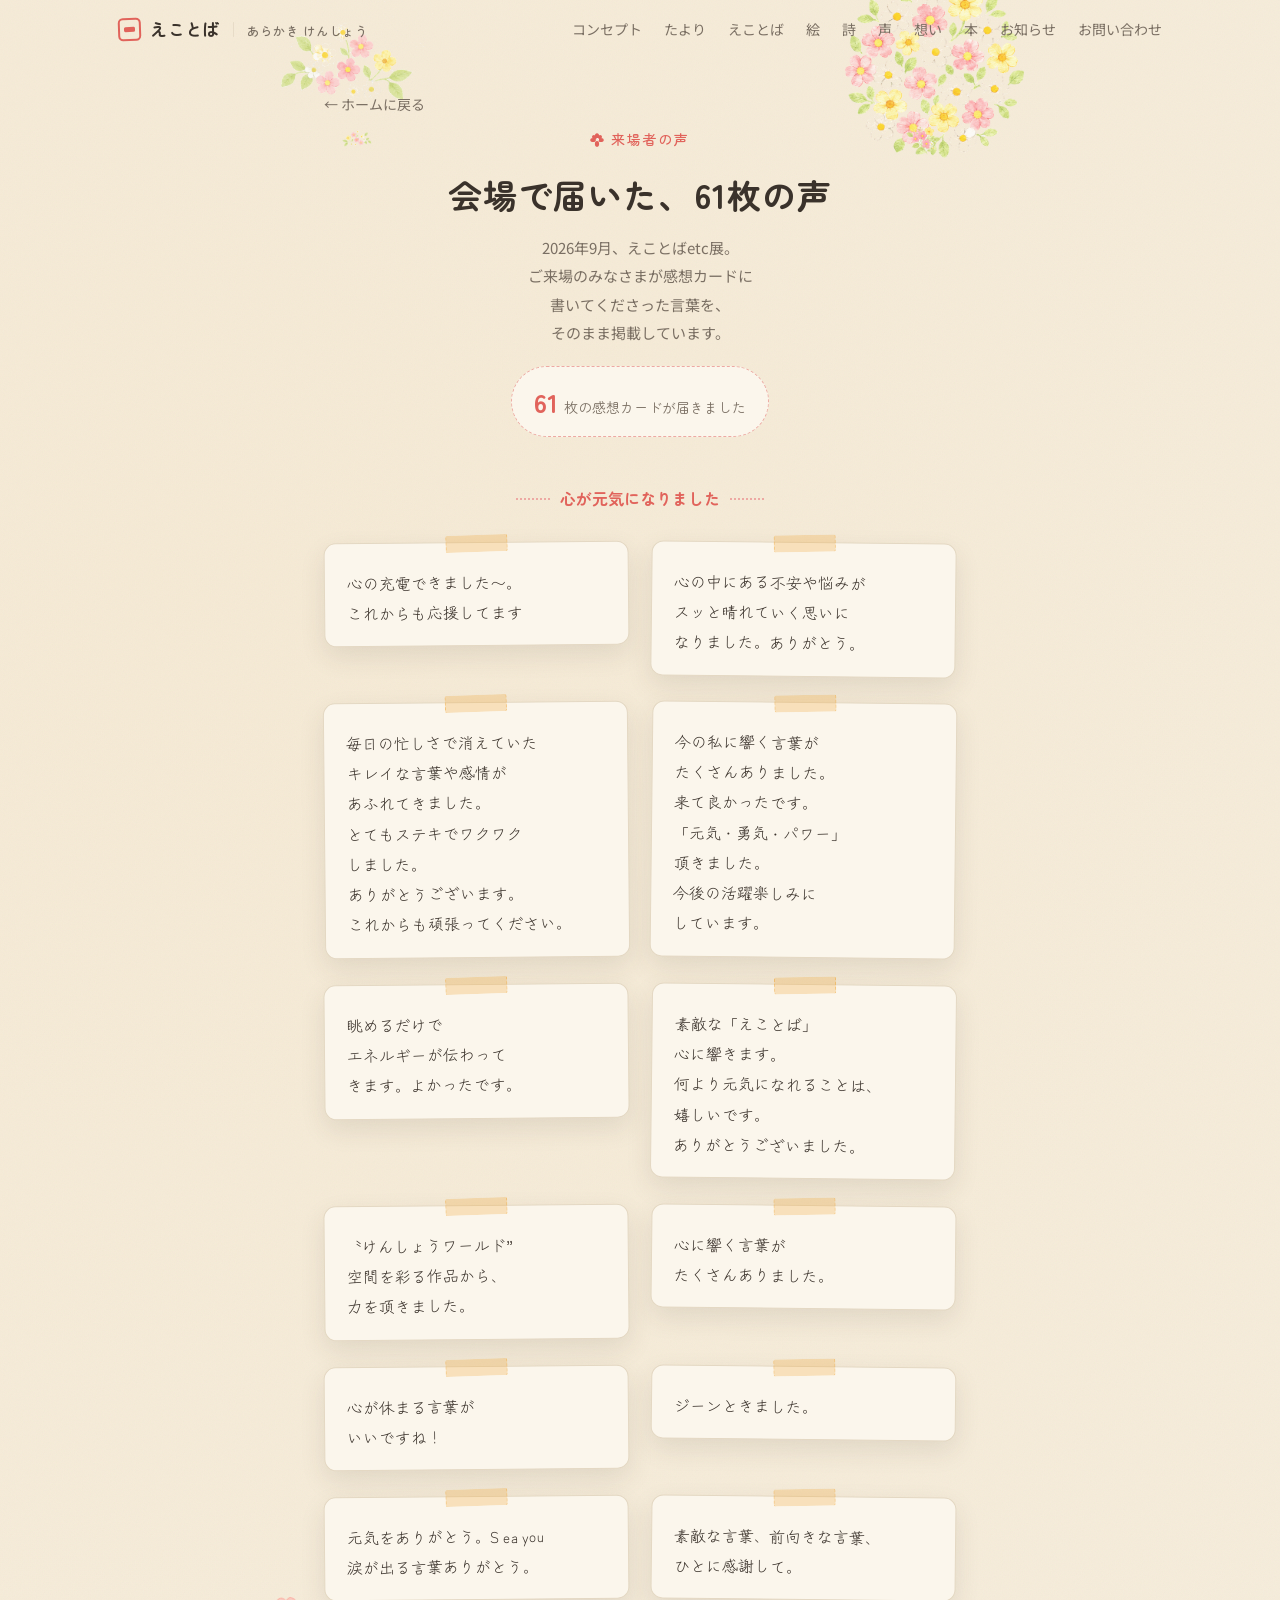
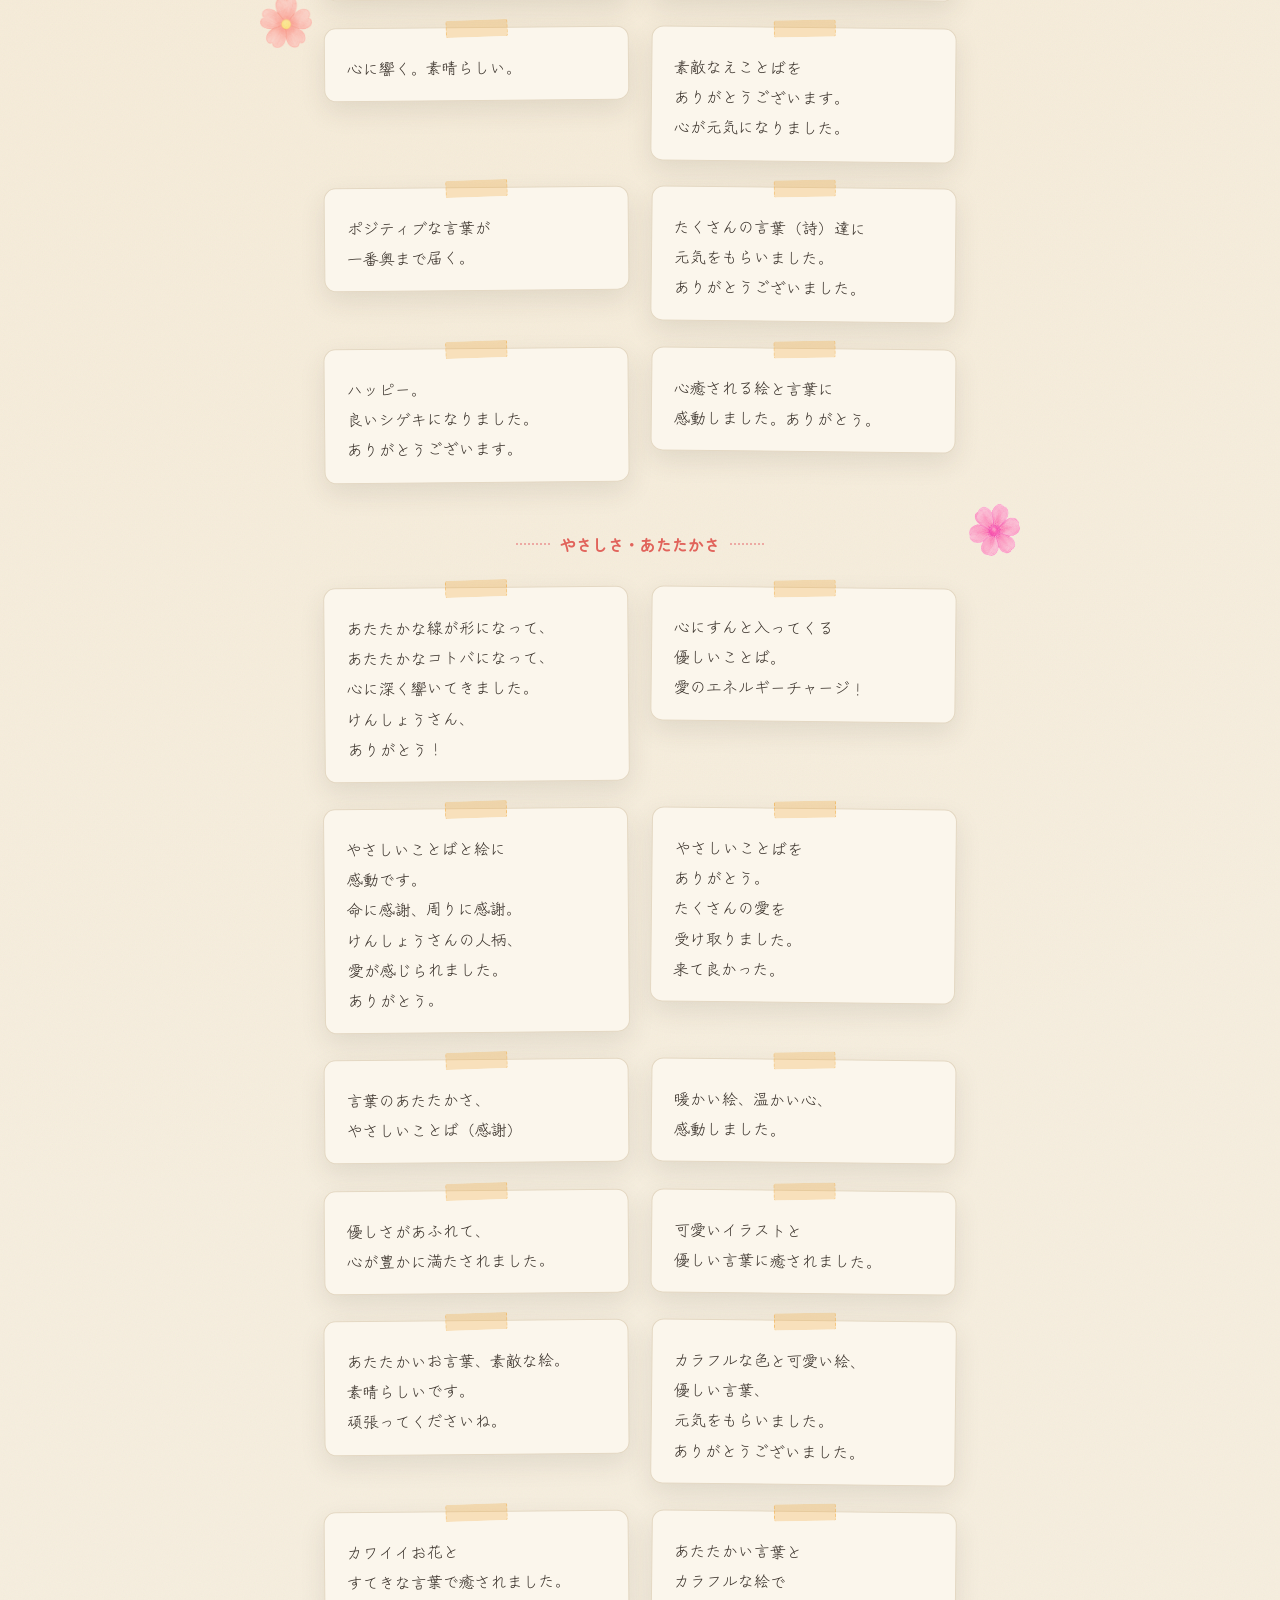
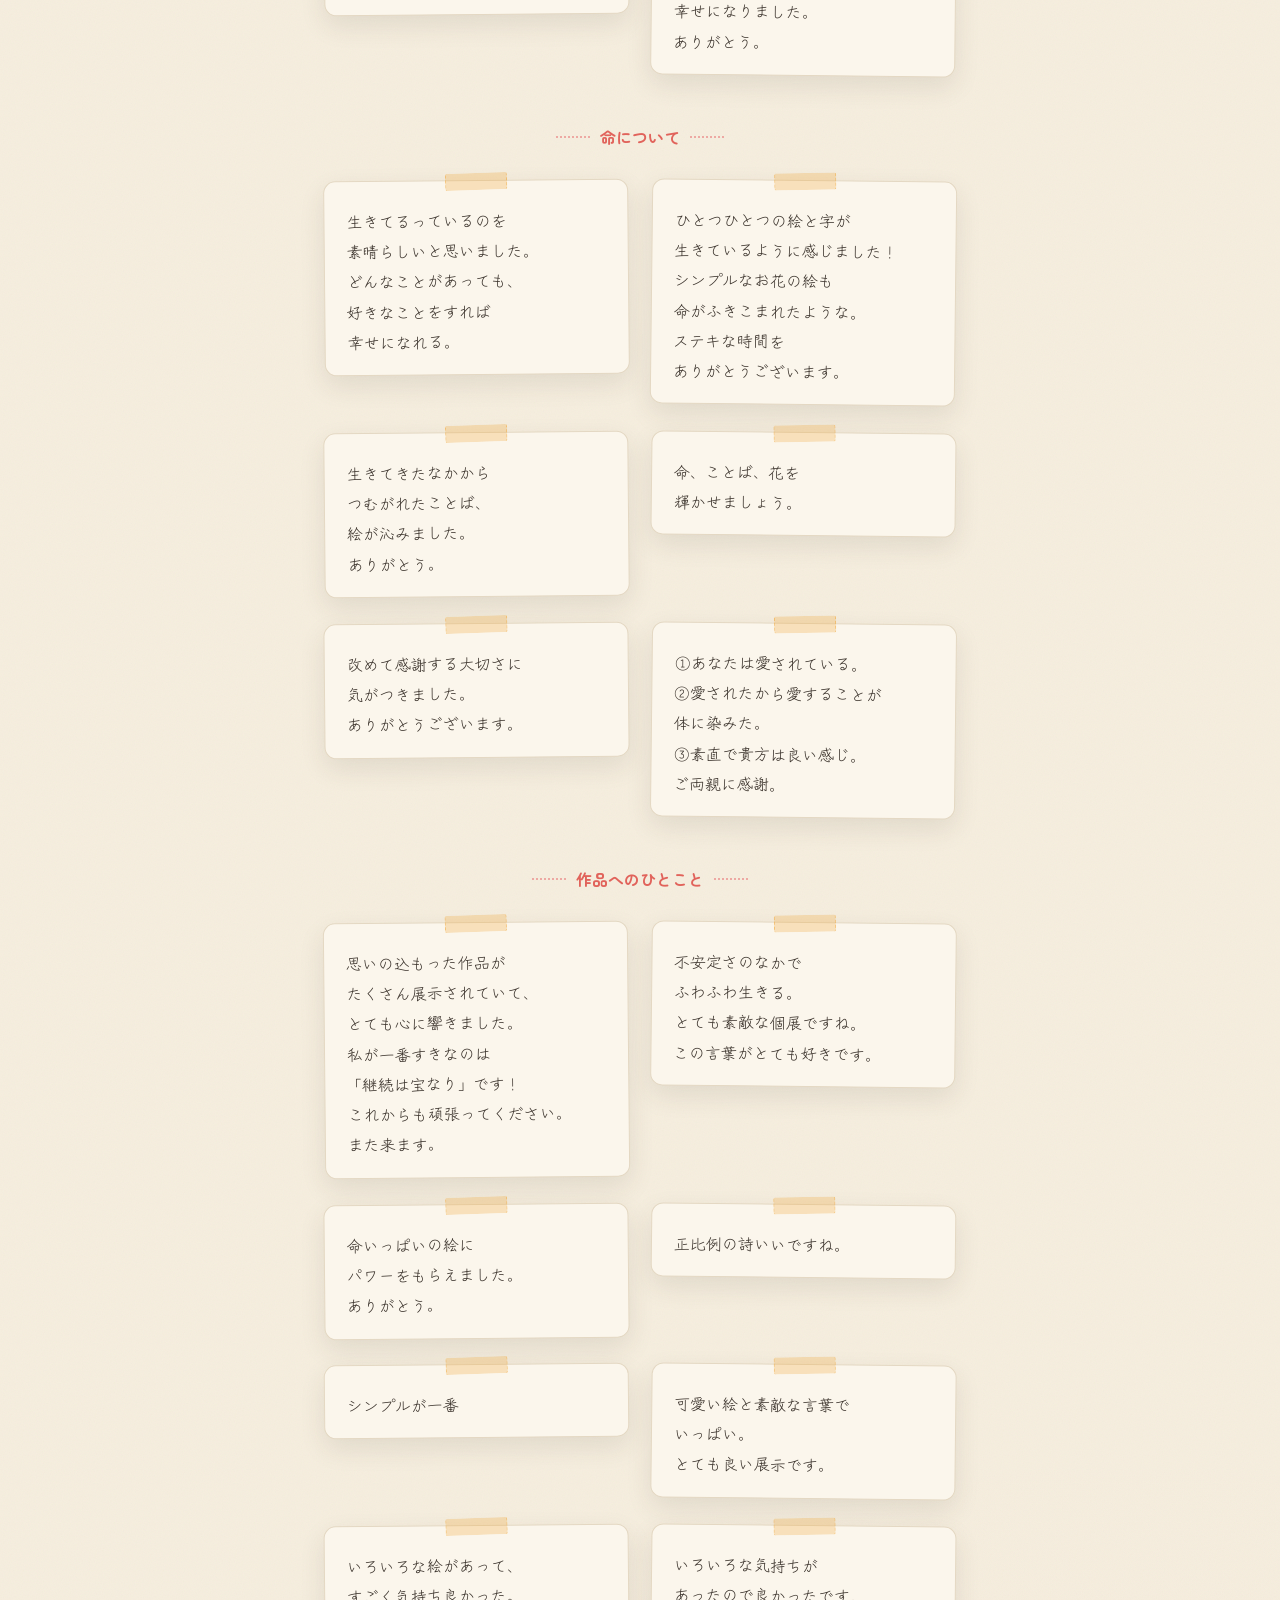
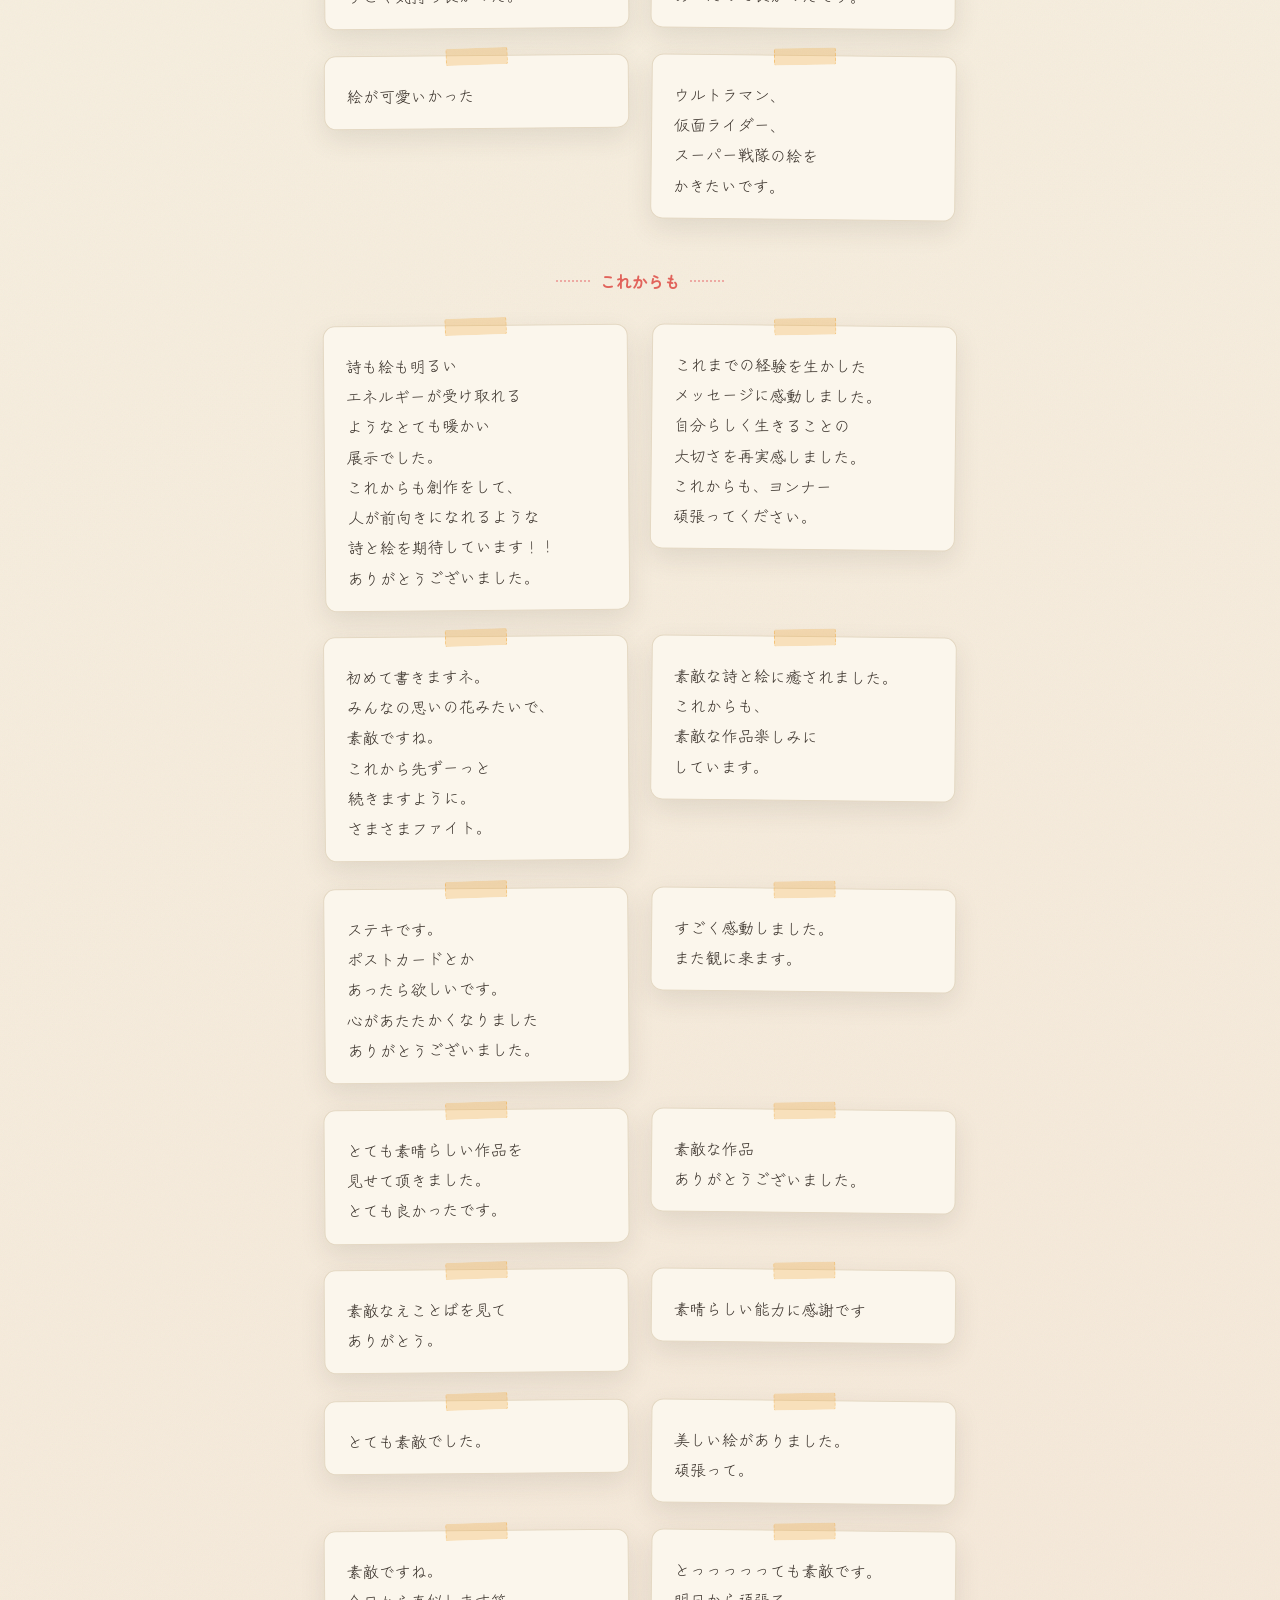
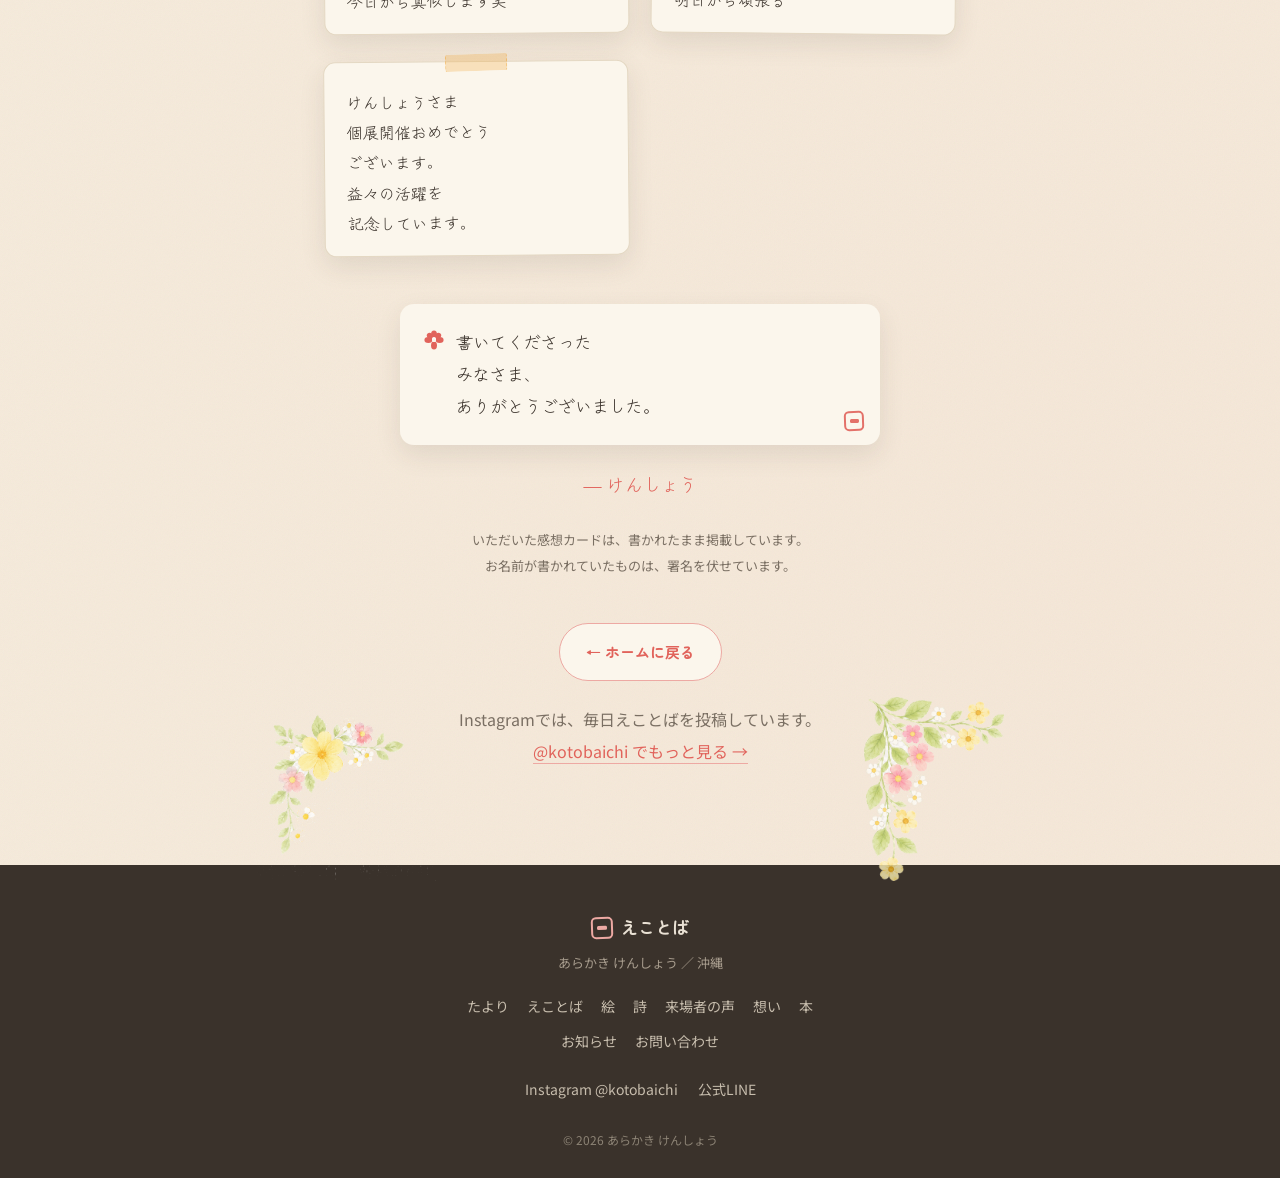
==== koe.html @ 3abe4071 "来場者の声ページを追加し、感想カードの声を作品とつなぐ - koe.html：えことばetc展の感想カード61枚をテーマ別に全文掲載（署名は伏せる） - トップにお知らせの下へ「来場者の声」セクション" ====
<!-- Arakaki Kensho ekotoba site v2.x - voices page -->
<!DOCTYPE html>
<html lang="ja">
<head>
  <meta charset="UTF-8" />
  <meta name="viewport" content="width=device-width, initial-scale=1.0" />

  <!-- Google tag (gtag.js) - GA4 -->
  <script async src="https://www.googletagmanager.com/gtag/js?id=G-8PB6TK25SY"></script>
  <script>
    window.dataLayer = window.dataLayer || [];
    function gtag(){dataLayer.push(arguments);}
    gtag('js', new Date());
    gtag('config', 'G-8PB6TK25SY');
  </script>

  <title>来場者の声 ｜ えことば ― あらかき けんしょう</title>
  <meta name="description" content="えことばetc展（2026年9月・cafeめしギャラリーさまさま）で、ご来場のみなさまが感想カードに書いてくださった61枚の言葉を掲載しています。" />
  <meta property="og:title" content="来場者の声 ｜ えことば" />
  <meta property="og:description" content="会場で届いた、61枚の声。" />
  <meta property="og:type" content="website" />
  <meta property="og:image" content="images/ekotoba-04.jpg" />
  <meta name="theme-color" content="#F6EEDE" />
  <link rel="preconnect" href="https://fonts.googleapis.com" />
  <link rel="preconnect" href="https://fonts.gstatic.com" crossorigin />
  <link href="https://fonts.googleapis.com/css2?family=Zen+Maru+Gothic:wght@500;700&family=Noto+Sans+JP:wght@400;500&family=Zen+Kurenaido&display=swap" rel="stylesheet" />
  <link rel="stylesheet" href="styles.css?v=20260920-3" />
</head>
<body>

  <!-- ===== ヘッダー ===== -->
  <header class="site-header scrolled" id="siteHeader">
    <div class="header-inner">
      <a href="index.html" class="brand">
        <span class="hanko" aria-hidden="true"></span>
        <span class="brand-name"><span class="brand-main">えことば</span><span class="sep">｜</span><span class="brand-sub">あらかき けんしょう</span></span>
      </a>
      <nav class="site-nav" aria-label="メインナビ">
        <a href="index.html#concept">コンセプト</a>
        <a href="tayori.html">たより</a>
        <a href="index.html#gallery">えことば</a>
        <a href="index.html#paintings">絵</a>
        <a href="index.html#poems">詩</a>
        <a href="koe.html">声</a>
        <a href="index.html#story">想い</a>
        <a href="index.html#books">本</a>
        <a href="index.html#news">お知らせ</a>
        <a href="index.html#contact">お問い合わせ</a>
      </nav>
      <button class="nav-toggle" id="navToggle" aria-label="メニューを開く" aria-expanded="false">
        <span></span><span></span><span></span>
      </button>
    </div>
    <nav class="mobile-menu" id="mobileMenu" aria-label="モバイルメニュー" hidden>
      <a href="index.html#concept">コンセプト</a>
      <a href="tayori.html">たより</a>
      <a href="index.html#gallery">えことば</a>
      <a href="index.html#paintings">絵</a>
      <a href="index.html#poems">詩</a>
      <a href="koe.html">来場者の声</a>
      <a href="index.html#story">想い</a>
      <a href="index.html#books">本</a>
      <a href="index.html#news">お知らせ</a>
      <a href="index.html#contact">お問い合わせ</a>
    </nav>
  </header>

  <main>
    <section class="section koe-page" id="koe-list" data-decor="tl:07,tr:11,bl:06,br:09,l1:29,r1:41">
      <div class="works-top">
        <a href="index.html" class="works-back">← ホームに戻る</a>
      </div>

      <div class="eyebrow reveal">
        <p class="eyebrow-label"><span class="flower flower-red" aria-hidden="true"></span>来場者の声</p>
      </div>
      <h1 class="section-title reveal"><span class="nb">会場で届いた、</span><span class="nb">61枚の声</span></h1>
      <p class="section-lead reveal">2026年9月、えことばetc展。<br />ご来場のみなさまが感想カードに<br />書いてくださった言葉を、<br />そのまま掲載しています。</p>

      <p class="koe-count reveal"><strong>61</strong>枚の感想カードが届きました</p>

      <!-- ===== 心が元気になりました ===== -->
      <p class="koe-theme reveal">心が元気になりました</p>
      <ul class="koe-list">
        <li class="reveal"><div class="koe-card"><p class="koe-text">心の充電できました〜。<br />これからも応援してます</p></div></li>
        <li class="reveal"><div class="koe-card"><p class="koe-text">心の中にある不安や悩みが<br />スッと晴れていく思いに<br />なりました。ありがとう。</p></div></li>
        <li class="reveal"><div class="koe-card"><p class="koe-text">毎日の忙しさで消えていた<br />キレイな言葉や感情が<br />あふれてきました。<br />とてもステキでワクワク<br />しました。<br />ありがとうございます。<br />これからも頑張ってください。</p></div></li>
        <li class="reveal"><div class="koe-card"><p class="koe-text">今の私に響く言葉が<br />たくさんありました。<br />来て良かったです。<br />「元気・勇気・パワー」<br />頂きました。<br />今後の活躍楽しみに<br />しています。</p></div></li>
        <li class="reveal"><div class="koe-card"><p class="koe-text">眺めるだけで<br />エネルギーが伝わって<br />きます。よかったです。</p></div></li>
        <li class="reveal"><div class="koe-card"><p class="koe-text">素敵な「えことば」<br />心に響きます。<br />何より元気になれることは、<br />嬉しいです。<br />ありがとうございました。</p></div></li>
        <li class="reveal"><div class="koe-card"><p class="koe-text">〝けんしょうワールド”<br />空間を彩る作品から、<br />力を頂きました。</p></div></li>
        <li class="reveal"><div class="koe-card"><p class="koe-text">心に響く言葉が<br />たくさんありました。</p></div></li>
        <li class="reveal"><div class="koe-card"><p class="koe-text">心が休まる言葉が<br />いいですね！</p></div></li>
        <li class="reveal"><div class="koe-card"><p class="koe-text">ジーンときました。</p></div></li>
        <li class="reveal"><div class="koe-card"><p class="koe-text">元気をありがとう。S ea you<br />涙が出る言葉ありがとう。</p></div></li>
        <li class="reveal"><div class="koe-card"><p class="koe-text">素敵な言葉、前向きな言葉、<br />ひとに感謝して。</p></div></li>
        <li class="reveal"><div class="koe-card"><p class="koe-text">心に響く。素晴らしい。</p></div></li>
        <li class="reveal"><div class="koe-card"><p class="koe-text">素敵なえことばを<br />ありがとうございます。<br />心が元気になりました。</p></div></li>
        <li class="reveal"><div class="koe-card"><p class="koe-text">ポジティブな言葉が<br />一番奥まで届く。</p></div></li>
        <li class="reveal"><div class="koe-card"><p class="koe-text">たくさんの言葉（詩）達に<br />元気をもらいました。<br />ありがとうございました。</p></div></li>
        <li class="reveal"><div class="koe-card"><p class="koe-text">ハッピー。<br />良いシゲキになりました。<br />ありがとうございます。</p></div></li>
        <li class="reveal"><div class="koe-card"><p class="koe-text">心癒される絵と言葉に<br />感動しました。ありがとう。</p></div></li>
      </ul>

      <!-- ===== やさしさ・あたたかさ ===== -->
      <p class="koe-theme reveal">やさしさ・あたたかさ</p>
      <ul class="koe-list">
        <li class="reveal"><div class="koe-card"><p class="koe-text">あたたかな線が形になって、<br />あたたかなコトバになって、<br />心に深く響いてきました。<br />けんしょうさん、<br />ありがとう！</p></div></li>
        <li class="reveal"><div class="koe-card"><p class="koe-text">心にすんと入ってくる<br />優しいことば。<br />愛のエネルギーチャージ！</p></div></li>
        <li class="reveal"><div class="koe-card"><p class="koe-text">やさしいことばと絵に<br />感動です。<br />命に感謝、周りに感謝。<br />けんしょうさんの人柄、<br />愛が感じられました。<br />ありがとう。</p></div></li>
        <li class="reveal"><div class="koe-card"><p class="koe-text">やさしいことばを<br />ありがとう。<br />たくさんの愛を<br />受け取りました。<br />来て良かった。</p></div></li>
        <li class="reveal"><div class="koe-card"><p class="koe-text">言葉のあたたかさ、<br />やさしいことば（感謝）</p></div></li>
        <li class="reveal"><div class="koe-card"><p class="koe-text">暖かい絵、温かい心、<br />感動しました。</p></div></li>
        <li class="reveal"><div class="koe-card"><p class="koe-text">優しさがあふれて、<br />心が豊かに満たされました。</p></div></li>
        <li class="reveal"><div class="koe-card"><p class="koe-text">可愛いイラストと<br />優しい言葉に癒されました。</p></div></li>
        <li class="reveal"><div class="koe-card"><p class="koe-text">あたたかいお言葉、素敵な絵。<br />素晴らしいです。<br />頑張ってくださいね。</p></div></li>
        <li class="reveal"><div class="koe-card"><p class="koe-text">カラフルな色と可愛い絵、<br />優しい言葉、<br />元気をもらいました。<br />ありがとうございました。</p></div></li>
        <li class="reveal"><div class="koe-card"><p class="koe-text">カワイイお花と<br />すてきな言葉で癒されました。</p></div></li>
        <li class="reveal"><div class="koe-card"><p class="koe-text">あたたかい言葉と<br />カラフルな絵で<br />幸せになりました。<br />ありがとう。</p></div></li>
      </ul>

      <!-- ===== 命について ===== -->
      <p class="koe-theme reveal">命について</p>
      <ul class="koe-list">
        <li class="reveal"><div class="koe-card"><p class="koe-text">生きてるっているのを<br />素晴らしいと思いました。<br />どんなことがあっても、<br />好きなことをすれば<br />幸せになれる。</p></div></li>
        <li class="reveal"><div class="koe-card"><p class="koe-text">ひとつひとつの絵と字が<br />生きているように感じました！<br />シンプルなお花の絵も<br />命がふきこまれたような。<br />ステキな時間を<br />ありがとうございます。</p></div></li>
        <li class="reveal"><div class="koe-card"><p class="koe-text">生きてきたなかから<br />つむがれたことば、<br />絵が沁みました。<br />ありがとう。</p></div></li>
        <li class="reveal"><div class="koe-card"><p class="koe-text">命、ことば、花を<br />輝かせましょう。</p></div></li>
        <li class="reveal"><div class="koe-card"><p class="koe-text">改めて感謝する大切さに<br />気がつきました。<br />ありがとうございます。</p></div></li>
        <li class="reveal"><div class="koe-card"><p class="koe-text">①あなたは愛されている。<br />②愛されたから愛することが<br />体に染みた。<br />③素直で貴方は良い感じ。<br />ご両親に感謝。</p></div></li>
      </ul>

      <!-- ===== 作品へのひとこと ===== -->
      <p class="koe-theme reveal">作品へのひとこと</p>
      <ul class="koe-list">
        <li class="reveal"><div class="koe-card"><p class="koe-text">思いの込もった作品が<br />たくさん展示されていて、<br />とても心に響きました。<br />私が一番すきなのは<br />「継続は宝なり」です！<br />これからも頑張ってください。<br />また来ます。</p></div></li>
        <li class="reveal"><div class="koe-card"><p class="koe-text">不安定さのなかで<br />ふわふわ生きる。<br />とても素敵な個展ですね。<br />この言葉がとても好きです。</p></div></li>
        <li class="reveal"><div class="koe-card"><p class="koe-text">命いっぱいの絵に<br />パワーをもらえました。<br />ありがとう。</p></div></li>
        <li class="reveal"><div class="koe-card"><p class="koe-text">正比例の詩いいですね。</p></div></li>
        <li class="reveal"><div class="koe-card"><p class="koe-text">シンプルが一番</p></div></li>
        <li class="reveal"><div class="koe-card"><p class="koe-text">可愛い絵と素敵な言葉で<br />いっぱい。<br />とても良い展示です。</p></div></li>
        <li class="reveal"><div class="koe-card"><p class="koe-text">いろいろな絵があって、<br />すごく気持ち良かった。</p></div></li>
        <li class="reveal"><div class="koe-card"><p class="koe-text">いろいろな気持ちが<br />あったので良かったです。</p></div></li>
        <li class="reveal"><div class="koe-card"><p class="koe-text">絵が可愛いかった</p></div></li>
        <li class="reveal"><div class="koe-card"><p class="koe-text">ウルトラマン、<br />仮面ライダー、<br />スーパー戦隊の絵を<br />かきたいです。</p></div></li>
      </ul>

      <!-- ===== これからも ===== -->
      <p class="koe-theme reveal">これからも</p>
      <ul class="koe-list">
        <li class="reveal"><div class="koe-card"><p class="koe-text">詩も絵も明るい<br />エネルギーが受け取れる<br />ようなとても暖かい<br />展示でした。<br />これからも創作をして、<br />人が前向きになれるような<br />詩と絵を期待しています！！<br />ありがとうございました。</p></div></li>
        <li class="reveal"><div class="koe-card"><p class="koe-text">これまでの経験を生かした<br />メッセージに感動しました。<br />自分らしく生きることの<br />大切さを再実感しました。<br />これからも、ヨンナー<br />頑張ってください。</p></div></li>
        <li class="reveal"><div class="koe-card"><p class="koe-text">初めて書きますネ。<br />みんなの思いの花みたいで、<br />素敵ですね。<br />これから先ずーっと<br />続きますように。<br />さまさまファイト。</p></div></li>
        <li class="reveal"><div class="koe-card"><p class="koe-text">素敵な詩と絵に癒されました。<br />これからも、<br />素敵な作品楽しみに<br />しています。</p></div></li>
        <li class="reveal"><div class="koe-card"><p class="koe-text">ステキです。<br />ポストカードとか<br />あったら欲しいです。<br />心があたたかくなりました<br />ありがとうございました。</p></div></li>
        <li class="reveal"><div class="koe-card"><p class="koe-text">すごく感動しました。<br />また観に来ます。</p></div></li>
        <li class="reveal"><div class="koe-card"><p class="koe-text">とても素晴らしい作品を<br />見せて頂きました。<br />とても良かったです。</p></div></li>
        <li class="reveal"><div class="koe-card"><p class="koe-text">素敵な作品<br />ありがとうございました。</p></div></li>
        <li class="reveal"><div class="koe-card"><p class="koe-text">素敵なえことばを見て<br />ありがとう。</p></div></li>
        <li class="reveal"><div class="koe-card"><p class="koe-text">素晴らしい能力に感謝です</p></div></li>
        <li class="reveal"><div class="koe-card"><p class="koe-text">とても素敵でした。</p></div></li>
        <li class="reveal"><div class="koe-card"><p class="koe-text">美しい絵がありました。<br />頑張って。</p></div></li>
        <li class="reveal"><div class="koe-card"><p class="koe-text">素敵ですね。<br />今日から真似します笑</p></div></li>
        <li class="reveal"><div class="koe-card"><p class="koe-text">とっっっっっても素敵です。<br />明日から頑張る</p></div></li>
        <li class="reveal"><div class="koe-card"><p class="koe-text">けんしょうさま<br />個展開催おめでとう<br />ございます。<br />益々の活躍を<br />記念しています。</p></div></li>
      </ul>

      <!-- ===== 結び ===== -->
      <div class="quotebox reveal" style="margin-top:48px;">
        <span class="flower flower-red" aria-hidden="true"></span>
        <p>書いてくださった<br />みなさま、<br />ありがとうございました。</p>
        <span class="hanko" aria-hidden="true"></span>
      </div>
      <p class="story-sign reveal" style="text-align:center;" aria-hidden="true">― けんしょう</p>

      <p class="gallery-note reveal" style="text-align:center;margin-top:26px;font-size:13px;">
        いただいた感想カードは、書かれたまま掲載しています。<br />
        お名前が書かれていたものは、署名を伏せています。
      </p>

      <div class="gallery-more reveal">
        <a href="index.html" class="btn btn-ghost">← ホームに戻る</a>
        <p class="gallery-note">Instagramでは、毎日えことばを投稿しています。<br />
          <a href="https://www.instagram.com/kotobaichi/" target="_blank" rel="noopener" class="inline-link">@kotobaichi でもっと見る →</a></p>
      </div>
    </section>
  </main>

  <!-- ===== フッター ===== -->
  <footer class="site-footer">
    <div class="footer-inner">
      <div class="footer-brand">
        <span class="hanko" aria-hidden="true"></span>
        <p class="footer-name">えことば</p>
      </div>
      <p class="footer-place">あらかき けんしょう ／ 沖縄</p>
      <nav class="footer-nav" aria-label="フッターナビ">
        <a href="tayori.html">たより</a>
        <a href="index.html#gallery">えことば</a>
        <a href="index.html#paintings">絵</a>
        <a href="index.html#poems">詩</a>
        <a href="koe.html">来場者の声</a>
        <a href="index.html#story">想い</a>
        <a href="index.html#books">本</a>
        <a href="index.html#news">お知らせ</a>
        <a href="index.html#contact">お問い合わせ</a>
      </nav>
      <div class="footer-sns">
        <a href="https://www.instagram.com/kotobaichi/" target="_blank" rel="noopener">Instagram @kotobaichi</a>
        <a href="https://lin.ee/srRDLxV" target="_blank" rel="noopener" style="margin-left:16px;">公式LINE</a>
      </div>
      <p class="copyright">© <span id="year"></span> あらかき けんしょう</p>
    </div>
  </footer>

  <script src="script.js"></script>
  <script src="tracking.js"></script>
</body>
</html>
---- styles.css ----
/* Arakaki Kensho ekotoba site v2.0  ―  warm / hand-drawn / mobile-first */

/* ===== トークン ===== */
:root {
  --paper: #F6EEDE;          /* 温かい生成りクリーム */
  --paper-soft: #FBF6EC;     /* カード・引用の明るい面 */
  --paper-tint: #F1E6D2;     /* タグ・帯の淡い面 */
  --ink: #3A322B;            /* 墨に寄せた文字色 */
  --ink-soft: #7A6F63;       /* 補助テキスト */
  --accent: #E1635B;         /* 落款の赤（CTA・見出し装飾） */
  --accent-soft: #EDA9A3;    /* 点線・淡い赤 */
  --accent-warm: #F0A93F;    /* 花の黄・橙 */
  --line: #E4D8C3;           /* 極薄の罫線 */
  --wood-l1: #E4C79B;        /* 明るい木 ハイライト */
  --wood-l2: #C9A56E;        /* 明るい木 ベース */
  --wood-l3: #A9814B;        /* 明るい木 影 */
  --wood-d1: #7A5333;        /* 濃い木 */
  --wood-d2: #593C22;
  --wood-d3: #3E2915;

  --shadow-card: 0 10px 26px rgba(58, 50, 43, 0.10);
  --shadow-frame: 0 16px 34px rgba(58, 50, 43, 0.20);
  --shadow-cta: 0 10px 20px rgba(225, 99, 91, 0.32);

  --wrap: 560px;             /* スマホ主体：本文は狭めに */
  --wide: 1080px;

  --font-display: "Zen Maru Gothic", sans-serif;
  --font-body: "Noto Sans JP", sans-serif;
  --font-quote: "Zen Kurenaido", serif;
}

/* ===== リセット ===== */
*, *::before, *::after { box-sizing: border-box; }
html { scroll-behavior: smooth; scroll-padding-top: 68px; -webkit-text-size-adjust: 100%; }
body {
  margin: 0;
  font-family: var(--font-body);
  color: var(--ink);
  background-color: var(--paper);
  background-image:
    radial-gradient(circle at 15% 8%, rgba(240, 169, 63, 0.06), transparent 32%),
    radial-gradient(circle at 88% 92%, rgba(225, 99, 91, 0.05), transparent 34%),
    url("data:image/svg+xml,%3Csvg xmlns='http://www.w3.org/2000/svg' width='140' height='140'%3E%3Cfilter id='n'%3E%3CfeTurbulence type='fractalNoise' baseFrequency='0.85' numOctaves='2'/%3E%3C/filter%3E%3Crect width='100%25' height='100%25' filter='url(%23n)' opacity='0.05'/%3E%3C/svg%3E");
  line-height: 1.9;
  overflow-x: hidden;
  -webkit-font-smoothing: antialiased;
  text-rendering: optimizeLegibility;
}
img { max-width: 100%; height: auto; display: block; }
a { color: inherit; text-decoration: none; }
h1, h2, h3 { font-family: var(--font-display); font-weight: 700; line-height: 1.5; margin: 0; letter-spacing: .01em; }
button { font-family: inherit; cursor: pointer; }
:focus-visible { outline: 2px solid var(--accent); outline-offset: 3px; border-radius: 4px; }

/* ===== 落款印（ロゴマーク） ===== */
.hanko {
  --hk: var(--accent);
  display: inline-block;
  width: 1.55em; height: 1.55em;
  flex: 0 0 auto;
  border: 2.6px solid var(--hk);
  border-radius: 5px;
  position: relative;
  transform: rotate(-2deg);
}
.hanko::before {
  content: "";
  position: absolute;
  inset: 38% 22%;
  background: var(--hk);
  border-radius: 1.5px;
}

/* ===== 小花マーク ===== */
.flower {
  --petal: #F2A7B6;
  --center: var(--accent-warm);
  display: inline-block;
  width: 20px; height: 20px;
  flex: 0 0 auto;
  position: relative;
  background: var(--petal);
  -webkit-mask: url("data:image/svg+xml,%3Csvg xmlns='http://www.w3.org/2000/svg' viewBox='0 0 100 100'%3E%3Cg%3E%3Cellipse cx='50' cy='22' rx='15' ry='20'/%3E%3Cellipse cx='50' cy='78' rx='15' ry='20'/%3E%3Cellipse cx='22' cy='50' rx='20' ry='15'/%3E%3Cellipse cx='78' cy='50' rx='20' ry='15'/%3E%3Cellipse cx='30' cy='30' rx='14' ry='17' transform='rotate(-45 30 30)'/%3E%3Cellipse cx='70' cy='30' rx='14' ry='17' transform='rotate(45 70 30)'/%3E%3C/g%3E%3C/svg%3E") center / contain no-repeat;
          mask: url("data:image/svg+xml,%3Csvg xmlns='http://www.w3.org/2000/svg' viewBox='0 0 100 100'%3E%3Cg%3E%3Cellipse cx='50' cy='22' rx='15' ry='20'/%3E%3Cellipse cx='50' cy='78' rx='15' ry='20'/%3E%3Cellipse cx='22' cy='50' rx='20' ry='15'/%3E%3Cellipse cx='78' cy='50' rx='20' ry='15'/%3E%3Cellipse cx='30' cy='30' rx='14' ry='17' transform='rotate(-45 30 30)'/%3E%3Cellipse cx='70' cy='30' rx='14' ry='17' transform='rotate(45 70 30)'/%3E%3C/g%3E%3C/svg%3E") center / contain no-repeat;
}
.flower::after { content: ""; position: absolute; inset: 38%; border-radius: 50%; background: var(--center); }
.flower-red { --petal: var(--accent); --center: #fff; }
.flower-sm { width: 15px; height: 15px; }
.flower:nth-of-type(3n) { --petal: #A9C6E0; }
.flower:nth-of-type(3n+2) { --petal: #C9E4A6; }

/* ===== 装飾：花のあしらい（挿絵PNGを背景として端に） ===== */
.decor {
  position: absolute;
  z-index: 0;
  pointer-events: none;
  opacity: .8;
  background-repeat: no-repeat;
  background-position: center;
  background-size: contain;
}
/* 角：ほぼ正方形の枠 */
.decor-tl, .decor-tr, .decor-bl, .decor-br { width: 124px; height: 124px; }
.decor-tr { top: -14px; right: -18px; }
.decor-tl { top: -14px; left: -18px; transform: scaleX(-1); }
.decor-br { bottom: -14px; right: -18px; transform: scaleY(-1); }
.decor-bl { bottom: -14px; left: -18px; transform: scale(-1, -1); }
/* 左右の端：縦長のスプリグ（上下反転はしない） */
.decor-lm, .decor-rm { width: 80px; height: 196px; top: 38%; }
.decor-lm { left: -22px; transform: scaleX(-1); }
.decor-rm { right: -22px; }
/* 本文の横：単体の花を小さく散らす（l1〜l3 / r1〜r3） */
.decor-l1, .decor-l2, .decor-l3, .decor-r1, .decor-r2, .decor-r3 {
  width: 36px; height: 36px; opacity: .7;
}
.decor-l1 { left: -10px; top: 22%; }
.decor-l2 { left: -6px;  top: 50%; }
.decor-l3 { left: -10px; top: 77%; }
.decor-r1 { right: -10px; top: 29%; }
.decor-r2 { right: -6px;  top: 55%; }
.decor-r3 { right: -10px; top: 82%; }
/* 装飾は常にコンテンツの背面へ（.decor は absolute のまま維持） */
.hero, .section, .inner { position: relative; }
.hero > *:not(.decor), .section > *:not(.decor), .inner > *:not(.decor) { position: relative; z-index: 1; }
.hero > .decor, .section > .decor, .inner > .decor { z-index: 0; }

/* ===== ヘッダー ===== */
.site-header {
  position: fixed;
  inset: 0 0 auto 0;
  z-index: 50;
  transition: background-color .3s, box-shadow .3s;
}
.site-header.scrolled {
  background: rgba(246, 238, 222, 0.9);
  backdrop-filter: blur(8px);
  box-shadow: 0 1px 0 var(--line);
}
.header-inner {
  max-width: var(--wide);
  margin: 0 auto;
  padding: 12px 18px;
  display: flex;
  align-items: center;
  justify-content: space-between;
  gap: 12px;
}
.brand { display: flex; align-items: center; gap: 9px; }
.brand .hanko { font-size: 15px; }
.brand-name { font-family: var(--font-display); font-weight: 700; font-size: 15px; white-space: nowrap; display: inline-flex; align-items: baseline; }
.brand-name .brand-main { font-size: 17px; letter-spacing: .02em; }
.brand-name .sep { color: var(--line); margin: 0 5px; font-weight: 500; }
.brand-name .brand-sub { color: var(--ink-soft); font-size: 12.5px; font-weight: 500; }

.site-nav { display: none; }

/* モバイルメニュー */
.mobile-menu {
  position: fixed;
  inset: 0 0 auto 0;
  top: 56px;
  background: rgba(246, 238, 222, 0.98);
  backdrop-filter: blur(10px);
  box-shadow: 0 12px 24px rgba(58, 50, 43, 0.14);
  border-top: 1px solid var(--line);
  display: flex;
  flex-direction: column;
  padding: 8px 22px 18px;
  animation: menuIn .25s ease;
}
.mobile-menu[hidden] { display: none; }
.mobile-menu a {
  font-family: var(--font-display);
  font-weight: 500;
  font-size: 17px;
  padding: 13px 6px;
  border-bottom: 1px solid var(--line);
  display: flex;
  align-items: center;
  gap: 10px;
}
.mobile-menu a::before {
  content: "";
  width: 12px; height: 12px;
  background: var(--accent-soft);
  -webkit-mask: url("data:image/svg+xml,%3Csvg xmlns='http://www.w3.org/2000/svg' viewBox='0 0 100 100'%3E%3Cg%3E%3Cellipse cx='50' cy='22' rx='15' ry='20'/%3E%3Cellipse cx='50' cy='78' rx='15' ry='20'/%3E%3Cellipse cx='22' cy='50' rx='20' ry='15'/%3E%3Cellipse cx='78' cy='50' rx='20' ry='15'/%3E%3Cellipse cx='30' cy='30' rx='14' ry='17' transform='rotate(-45 30 30)'/%3E%3Cellipse cx='70' cy='30' rx='14' ry='17' transform='rotate(45 70 30)'/%3E%3C/g%3E%3C/svg%3E") center/contain no-repeat;
          mask: url("data:image/svg+xml,%3Csvg xmlns='http://www.w3.org/2000/svg' viewBox='0 0 100 100'%3E%3Cg%3E%3Cellipse cx='50' cy='22' rx='15' ry='20'/%3E%3Cellipse cx='50' cy='78' rx='15' ry='20'/%3E%3Cellipse cx='22' cy='50' rx='20' ry='15'/%3E%3Cellipse cx='78' cy='50' rx='20' ry='15'/%3E%3Cellipse cx='30' cy='30' rx='14' ry='17' transform='rotate(-45 30 30)'/%3E%3Cellipse cx='70' cy='30' rx='14' ry='17' transform='rotate(45 70 30)'/%3E%3C/g%3E%3C/svg%3E") center/contain no-repeat;
}
.mobile-menu a:last-child { border-bottom: none; }
@keyframes menuIn { from { opacity: 0; transform: translateY(-8px); } to { opacity: 1; transform: none; } }

.nav-toggle {
  display: flex; flex-direction: column; gap: 5px;
  background: none; border: none; padding: 6px; z-index: 60;
}
.nav-toggle span { width: 24px; height: 2px; background: var(--ink); border-radius: 2px; transition: transform .3s, opacity .3s; }
.nav-toggle[aria-expanded="true"] span:nth-child(1) { transform: translateY(7px) rotate(45deg); }
.nav-toggle[aria-expanded="true"] span:nth-child(2) { opacity: 0; }
.nav-toggle[aria-expanded="true"] span:nth-child(3) { transform: translateY(-7px) rotate(-45deg); }

/* ===== ボタン（ピル型CTA） ===== */
.btn {
  display: inline-flex;
  align-items: center;
  justify-content: center;
  gap: 10px;
  font-family: var(--font-display);
  font-weight: 700;
  border: none;
  transition: transform .2s, box-shadow .2s;
}
.btn-pill {
  width: 100%;
  max-width: 340px;
  padding: 17px 30px;
  font-size: 18px;
  letter-spacing: .06em;
  color: #fff;
  background: linear-gradient(180deg, #E97169 0%, var(--accent) 60%, #D9544C 100%);
  border-radius: 999px;
  box-shadow: var(--shadow-cta);
}
.btn-pill .chev { font-weight: 400; transition: transform .2s; }
.btn-pill:hover { transform: translateY(-2px); box-shadow: 0 14px 26px rgba(225, 99, 91, 0.4); }
.btn-pill:hover .chev { transform: translateX(4px); }
.btn-pill:disabled { background: var(--line); color: var(--ink-soft); box-shadow: none; cursor: not-allowed; transform: none; }
.btn-ghost {
  padding: 14px 26px;
  font-size: 15px;
  color: var(--accent);
  background: var(--paper-soft);
  border: 1.5px solid var(--accent-soft);
  border-radius: 999px;
}
.btn-ghost:hover { transform: translateY(-2px); background: #fff; }
.btn-line {
  background: linear-gradient(180deg, #2BD46F 0%, #06C755 60%, #05B34C 100%);
  box-shadow: 0 10px 20px rgba(6, 199, 85, 0.32);
}
.btn-line:hover { box-shadow: 0 14px 26px rgba(6, 199, 85, 0.4); }
.btn-line::before {
  content: "";
  width: 22px; height: 22px;
  flex: 0 0 auto;
  background: currentColor;
  -webkit-mask: url("data:image/svg+xml,%3Csvg xmlns='http://www.w3.org/2000/svg' viewBox='0 0 24 24'%3E%3Cpath d='M12 3C6.5 3 2 6.6 2 11c0 2.9 1.9 5.4 4.8 6.9-.2.7-.7 2.4-.8 2.8 0 0-.1.4.2.6.3.2.6 0 .6 0 .8-.3 2.9-1.5 4-2.2.4 0 .8.1 1.2.1 5.5 0 10-3.6 10-8.1C22 6.6 17.5 3 12 3z'/%3E%3C/svg%3E") center/contain no-repeat;
          mask: url("data:image/svg+xml,%3Csvg xmlns='http://www.w3.org/2000/svg' viewBox='0 0 24 24'%3E%3Cpath d='M12 3C6.5 3 2 6.6 2 11c0 2.9 1.9 5.4 4.8 6.9-.2.7-.7 2.4-.8 2.8 0 0-.1.4.2.6.3.2.6 0 .6 0 .8-.3 2.9-1.5 4-2.2.4 0 .8.1 1.2.1 5.5 0 10-3.6 10-8.1C22 6.6 17.5 3 12 3z'/%3E%3C/svg%3E") center/contain no-repeat;
}
.btn-ig::before {
  content: "";
  width: 22px; height: 22px;
  flex: 0 0 auto;
  background: currentColor;
  -webkit-mask: url("data:image/svg+xml,%3Csvg xmlns='http://www.w3.org/2000/svg' viewBox='0 0 24 24'%3E%3Cpath fill='none' stroke='black' stroke-width='2' d='M4 8a4 4 0 0 1 4-4h8a4 4 0 0 1 4 4v8a4 4 0 0 1-4 4H8a4 4 0 0 1-4-4z'/%3E%3Ccircle cx='12' cy='12' r='4' fill='none' stroke='black' stroke-width='2'/%3E%3Ccircle cx='17.5' cy='6.5' r='1.4' fill='black'/%3E%3C/svg%3E") center/contain no-repeat;
          mask: url("data:image/svg+xml,%3Csvg xmlns='http://www.w3.org/2000/svg' viewBox='0 0 24 24'%3E%3Cpath fill='none' stroke='black' stroke-width='2' d='M4 8a4 4 0 0 1 4-4h8a4 4 0 0 1 4 4v8a4 4 0 0 1-4 4H8a4 4 0 0 1-4-4z'/%3E%3Ccircle cx='12' cy='12' r='4' fill='none' stroke='black' stroke-width='2'/%3E%3Ccircle cx='17.5' cy='6.5' r='1.4' fill='black'/%3E%3C/svg%3E") center/contain no-repeat;
}

/* ===== 木製フレーム ===== */
.frame {
  position: relative;
  padding: 15px;
  border-radius: 6px;
  background:
    linear-gradient(150deg, var(--wood-l1), var(--wood-l2) 42%, var(--wood-l3) 100%);
  box-shadow: var(--shadow-frame);
}
.frame::before {  /* 木目 */
  content: "";
  position: absolute; inset: 0;
  border-radius: 6px;
  background:
    repeating-linear-gradient(115deg, rgba(255,255,255,.10) 0 2px, transparent 2px 7px),
    repeating-linear-gradient(115deg, rgba(70,40,15,.12) 0 1px, transparent 1px 5px);
  pointer-events: none;
}
.frame::after { /* 内側の陰影 */
  content: "";
  position: absolute; inset: 15px;
  border-radius: 3px;
  box-shadow: inset 0 2px 6px rgba(62, 41, 21, 0.4);
  pointer-events: none;
}
.frame img { border-radius: 2px; position: relative; }
.frame--dark {
  background: linear-gradient(150deg, #8a5f3a, var(--wood-d1) 42%, var(--wood-d2) 100%);
  padding: 18px;
}
.frame--dark::after { inset: 18px; box-shadow: inset 0 2px 8px rgba(20, 12, 5, 0.55); }

/* 実物の木製額縁ごと撮影した写真用。
   CSSの額縁を描くと「額縁 in 額縁」になるので、写真そのものを額縁として見せる。 */
.frame--photo { padding: 0; background: none; border-radius: 8px; overflow: hidden; box-shadow: var(--shadow-frame); }
.frame--photo::before, .frame--photo::after { content: none; }
.frame--photo img { border-radius: 0; }

/* ===== セクション ===== */
main { display: block; }
.section {
  position: relative;
  max-width: var(--wrap);
  margin: 0 auto;
  padding: 62px 22px;
  overflow: hidden;
}
.section-alt { background: linear-gradient(180deg, rgba(241,230,210,.55), rgba(241,230,210,.25)); max-width: none; }
.section-alt > .inner { max-width: var(--wrap); margin: 0 auto; }

/* セクション見出し（バナー画像＋タイトル） */
.eyebrow { text-align: center; margin-bottom: 14px; position: relative; }
.section-banner { display: block; margin: 0 auto; width: min(86%, 340px); height: auto; }
/* バナーの左右に小さな花束を添える */
.eyebrow::before, .eyebrow::after {
  content: ""; position: absolute; top: 46%; width: 40px; height: 40px;
  background-size: contain; background-repeat: no-repeat; background-position: center;
  opacity: .9; pointer-events: none;
}
.eyebrow::before { left: 2%; background-image: url("images/decorations/deco-07.png"); transform: translateY(-50%); }
.eyebrow::after { right: 2%; background-image: url("images/decorations/deco-05.png"); transform: translateY(-50%) scaleX(-1); }
.eyebrow-label {
  display: inline-flex; align-items: center; gap: 7px;
  font-family: var(--font-display); font-weight: 500;
  font-size: 14px; color: var(--accent); margin: 0;
  letter-spacing: .12em;
}
.eyebrow-label .flower { width: 14px; height: 14px; }
.section-title {
  text-align: center;
  font-size: clamp(24px, 7.1vw, 34px);
  letter-spacing: .03em;
  margin-top: 6px;
}
/* 改行位置を整える：句（フレーズ）単位で折り返す */
.nb { white-space: nowrap; }
.section-lead {
  text-align: center; color: var(--ink-soft);
  font-size: 15px; margin: 14px auto 0; max-width: 30em;
}

/* ===== ヒーロー ===== */
.hero {
  position: relative;
  padding: 92px 22px 56px;
  max-width: var(--wrap);
  margin: 0 auto;
  text-align: center;
  overflow: hidden;
}
.hero-title {
  font-size: clamp(25px, 7.2vw, 46px);
  line-height: 1.6;
  margin: 4px 0 0;
  overflow-wrap: anywhere;
}
.hero-sub {
  font-family: var(--font-quote);
  color: var(--ink-soft);
  font-size: 17px;
  margin: 18px auto 0;
  max-width: 26em;
}
.hero-art { margin: 34px auto 0; max-width: 400px; }
.hero-art figcaption {
  font-family: var(--font-quote); color: var(--ink-soft);
  margin-top: 14px; font-size: 15px;
}

/* ===== ヒーローのカルーセル ===== */
.carousel { position: relative; }
.carousel-viewport { overflow: hidden; border-radius: 6px; }
.carousel-track { display: flex; will-change: transform; transition: transform 1.7s cubic-bezier(.4, 0, .15, 1); }
.carousel.no-anim .carousel-track { transition: none; }
.c-slide { flex: 0 0 100%; min-width: 0; margin: 0; opacity: .35; transition: opacity 1.6s ease; }
.c-slide.is-active { opacity: 1; }
.c-slide .frame { cursor: zoom-in; }
.c-arrow {
  position: absolute; top: 38%; transform: translateY(-50%);
  width: 40px; height: 40px; border-radius: 50%;
  border: 1px solid var(--line); background: rgba(251, 246, 236, 0.9);
  color: var(--ink); font-size: 24px; line-height: 1; font-family: var(--font-display);
  box-shadow: var(--shadow-card); display: flex; align-items: center; justify-content: center;
  transition: background-color .2s, transform .2s; z-index: 3;
}
.c-arrow:hover { background: #fff; }
.c-prev { left: -6px; }
.c-next { right: -6px; }
.c-dots { display: flex; justify-content: center; gap: 9px; margin-top: 16px; }
.c-dot {
  width: 9px; height: 9px; border-radius: 50%; border: none; padding: 0;
  background: var(--line); cursor: pointer; transition: background-color .2s, transform .2s;
}
.c-dot.active { background: var(--accent); transform: scale(1.25); }

/* ===== お知らせ：チラシ ===== */
.news-flyer { margin: 18px 0 0; }
.news-flyer img {
  border-radius: 8px; border: 1px solid var(--line);
  box-shadow: var(--shadow-card); cursor: zoom-in; margin: 0 auto;
  max-width: 300px; width: 100%;
}
.news-flyer figcaption { font-size: 12px; color: var(--ink-soft); margin-top: 8px; }
.hero-actions { margin-top: 30px; display: flex; flex-direction: column; align-items: center; gap: 14px; }

/* ===== 作品ページ ===== */
.works-page { padding-top: 92px; }
.works-top { text-align: left; margin-bottom: 6px; }
.works-back {
  display: inline-flex; align-items: center; font-size: 14px; color: var(--ink-soft);
  border-bottom: 1px solid transparent; transition: color .2s, border-color .2s;
}
.works-back:hover { color: var(--accent); border-color: var(--accent-soft); }

/* ===== ギャラリー ===== */
.gallery-grid { display: grid; grid-template-columns: 1fr; gap: 34px; }
.work-card { margin: 0; }
.work-card .frame { cursor: zoom-in; transition: transform .25s; }
.work-card .frame:hover { transform: translateY(-4px); }
.work-caption {
  font-family: var(--font-quote); font-size: 17px;
  text-align: center; margin-top: 15px; line-height: 1.75;
}
.gallery-more { text-align: center; margin-top: 44px; display: flex; flex-direction: column; align-items: center; gap: 22px; }
.gallery-note { color: var(--ink-soft); line-height: 2; margin: 0; }
.inline-link { color: var(--accent); border-bottom: 1px solid var(--accent-soft); }

/* ===== 絵 ===== */
.painting-list, .poem-list, .book-list { display: flex; flex-direction: column; gap: 54px; }
.painting { margin: 0; }
.painting .frame { cursor: zoom-in; }
.painting figcaption { text-align: center; margin-top: 18px; }
.painting figcaption h3 { font-size: 22px; margin-bottom: 10px; }
.painting figcaption p { color: var(--ink-soft); font-size: 14.5px; }

/* ===== 詩 ===== */
.poem { text-align: center; }
.poem .frame { cursor: zoom-in; max-width: 340px; margin: 0 auto; }
.poem-text { margin-top: 22px; }
.poem-text h3 { font-family: var(--font-quote); font-size: 24px; color: var(--accent); margin-bottom: 12px; }
.poem-body { font-family: var(--font-quote); font-size: 19px; line-height: 2.1; margin: 0; }

/* ===== 引用ボックス ===== */
.quotebox {
  position: relative;
  background: var(--paper-soft);
  border-radius: 14px;
  padding: 22px 24px;
  box-shadow: var(--shadow-card);
  max-width: 30em;
  margin: 26px auto 0;
  display: flex; gap: 12px; align-items: flex-start;
}
.quotebox .flower { margin-top: 4px; }
.quotebox p { margin: 0; font-family: var(--font-quote); font-size: 17px; line-height: 1.9; }
.quotebox .hanko { position: absolute; right: 16px; bottom: 14px; font-size: 13px; opacity: .9; }

/* ===== 想い ===== */
.section-story { text-align: center; }
.story-body { max-width: 26em; margin: 26px auto 0; }
.story-body p { font-size: 16px; margin: 0 0 18px; }
.story-portrait { margin: 30px auto 0; max-width: 300px; }
.story-portrait figcaption { font-family: var(--font-quote); color: var(--ink-soft); margin-top: 12px; font-size: 14px; }
.story-sign { font-family: var(--font-quote); color: var(--accent); font-size: 18px; margin-top: 22px; }

/* ===== コンセプト ===== */
.section-concept { text-align: center; }
.concept-list {
  list-style: none; padding: 0; margin: 28px auto 0; max-width: 22em;
  display: flex; flex-direction: column; gap: 14px;
}
.concept-list li {
  display: flex; align-items: center; gap: 15px; text-align: left;
  background: var(--paper-soft); border-radius: 14px; padding: 16px 22px;
  box-shadow: var(--shadow-card);
  font-family: var(--font-display); font-weight: 500; font-size: 17px;
}
.concept-num {
  flex: 0 0 auto; width: 34px; height: 34px; border-radius: 50%;
  background: var(--accent); color: #fff; font-size: 18px;
  display: flex; align-items: center; justify-content: center;
}
.concept-note { max-width: 26em; margin: 26px auto 0; color: var(--ink-soft); font-size: 15px; line-height: 1.95; }

/* ===== 作品サイズの注記 ===== */
.size-note {
  width: fit-content; margin: 14px auto 0;
  font-size: 12.5px; color: var(--ink-soft);
  background: var(--paper-tint); border: 1px solid var(--line);
  border-radius: 999px; padding: 4px 16px;
}

/* ===== プロフィール ===== */
.profile {
  display: flex; flex-direction: column; align-items: center; gap: 20px;
  max-width: 30em; margin: 34px auto 0;
  background: var(--paper-soft); border-radius: 16px; padding: 28px 24px;
  box-shadow: var(--shadow-card);
}
.profile-portrait { margin: 0; max-width: 190px; }
.profile-portrait .frame { padding: 10px; }
.profile-body { text-align: center; }
.profile-name {
  font-size: 22px; display: flex; align-items: baseline; justify-content: center; gap: 10px;
}
.profile-place { font-size: 13px; color: var(--ink-soft); font-weight: 500; }
.profile-bio { font-size: 14.5px; text-align: left; line-height: 1.95; margin: 16px 0 0; }
.profile-ig { margin: 14px 0 0; font-family: var(--font-display); }
.profile-books { text-align: left; margin: 20px 0 0; border-top: 1px dashed var(--line); padding-top: 16px; }
.profile-books-label {
  display: flex; align-items: center; gap: 8px; margin: 0 0 10px;
  font-family: var(--font-display); font-weight: 700; font-size: 15px;
}
.profile-books ul { list-style: none; padding: 0; margin: 0; }
.profile-books li { position: relative; padding: 5px 0 5px 16px; font-size: 14px; line-height: 1.7; }
.profile-books li::before { content: "・"; position: absolute; left: 0; color: var(--accent); }

/* ===== 絵本（立体表紙） ===== */
.book { margin: 0; text-align: center; }
.book-covers {
  display: flex; justify-content: center; align-items: flex-end;
  gap: 18px; margin-bottom: 26px; perspective: 1000px;
}
.book-cover {
  position: relative;
  border-radius: 3px 6px 6px 3px;
  box-shadow:
    -3px 0 0 rgba(0,0,0,.06),
    14px 16px 26px rgba(58, 50, 43, 0.28);
  overflow: hidden;
  transition: transform .3s;
}
.book-cover::before { /* 背表紙のハイライト */
  content: ""; position: absolute; left: 0; top: 0; bottom: 0; width: 8px;
  background: linear-gradient(90deg, rgba(255,255,255,.35), rgba(0,0,0,.08));
  z-index: 2;
}
.book-cover img { border-radius: 3px 6px 6px 3px; cursor: zoom-in; }
.book-cover:hover { transform: translateY(-5px) rotate(-1deg); }
.book-cover-1 { width: 60%; max-width: 220px; transform: rotate(-2deg); }
.book-cover-2 { width: 46%; max-width: 168px; transform: rotate(3deg); margin-bottom: 8px; }
.book-titles { list-style: none; padding: 0; margin: 0 auto 20px; display: inline-block; text-align: left; }
.book-titles li { display: flex; align-items: baseline; gap: 10px; font-family: var(--font-display); font-weight: 500; font-size: 16px; padding: 7px 0; line-height: 1.6; }
.book-titles .flower { align-self: flex-start; margin-top: 4px; }
.book-tag {
  display: inline-block; font-size: 11px; font-weight: 500;
  color: var(--accent); background: var(--paper-tint);
  border-radius: 5px; padding: 1px 8px; margin-left: 8px;
  vertical-align: middle; letter-spacing: .08em;
}
.book-pub { display: block; font-size: 12px; color: var(--ink-soft); font-weight: 400; margin-top: 2px; }
.book-desc { color: var(--ink-soft); font-size: 14.5px; max-width: 26em; margin: 0 auto 18px; }
.book-buy { font-size: 15px; max-width: 26em; margin: 0 auto 20px; line-height: 1.8; }
.book-buy strong { color: var(--accent); }
.book-single { display: flex; flex-direction: column; align-items: center; }

/* ===== お知らせ ===== */
.news-card {
  position: relative;
  background: var(--paper-soft);
  border-radius: 16px;
  box-shadow: var(--shadow-card);
  padding: 24px 22px;
  margin-bottom: 22px;
}
.news-card .flower-top { display: block; margin: 0 auto 8px; }
.news-title { text-align: center; font-size: 20px; margin-bottom: 6px; }
.news-badge {
  display: inline-block; font-family: var(--font-display); font-weight: 500;
  font-size: 12px; color: #fff; background: var(--accent);
  padding: 3px 14px; border-radius: 999px; margin: 0 auto 12px;
}
.news-badge-past { background: var(--ink-soft); }
.news-center { text-align: center; }
.news-rule { display: flex; align-items: center; justify-content: center; gap: 8px; margin: 12px 0; }
.news-rule::before, .news-rule::after { content: ""; width: 40px; border-top: 2px dotted var(--accent-soft); }
.news-host { margin: 2px 0 0; font-size: 13.5px; color: var(--ink-soft); text-align: center; }
.news-concept {
  display: inline-block; margin: 10px 0 2px;
  font-family: var(--font-display); font-weight: 500;
  font-size: 14px; color: var(--accent); letter-spacing: .06em;
  background: var(--paper-tint); border: 1px solid var(--line);
  border-radius: 999px; padding: 4px 18px;
}
/* ラベル列の幅を固定して、日時・時間・会場・住所の頭を縦にそろえる
   （dl全体は fit-content でカードの中央に置く） */
.news-detail { margin: 6px auto 0; width: 100%; max-width: 262px; text-align: left; }
.news-detail > div { display: grid; grid-template-columns: 52px auto; gap: 10px; align-items: baseline; padding: 7px 0; }
.news-tag {
  font-family: var(--font-display); font-size: 13px; color: var(--accent);
  background: var(--paper-tint); border-radius: 6px; padding: 3px 0;
  letter-spacing: .3em; text-indent: .3em; text-align: center;
}
.news-detail dd { margin: 0; font-size: 15px; font-weight: 500; }
.news-closed { display: inline-block; margin-top: 4px; font-size: 12.5px; color: var(--accent); font-weight: 500; }
/* 360pxより狭い端末：ラベル列と本文を少し詰めて、勝手な折り返しを防ぐ */
@media (max-width: 359px) {
  .news-detail > div { grid-template-columns: 46px auto; gap: 8px; }
  .news-detail dd { font-size: 14px; }
}
.news-map { margin: 12px 0 0; font-size: 14px; text-align: center; }
/* 「気軽に立ち寄っていいですよ」の一言をそっと目立たせる */
.news-welcome { color: var(--accent); font-weight: 500; }
.news-note { margin: 16px 0 0; font-size: 14px; color: var(--ink-soft); text-align: center; }
.news-note a { color: var(--accent); border-bottom: 1px solid var(--accent-soft); }

/* ===== えことば便り：トップの最新3件リスト ===== */
.tayori-latest { list-style: none; margin: 26px 0 0; padding: 0; }
.tayori-latest li { margin-bottom: 12px; }
.tayori-latest li:last-child { margin-bottom: 0; }
.tayori-latest a {
  display: grid; grid-template-columns: 84px 1fr; gap: 14px; align-items: center;
  background: var(--paper-soft); border-radius: 16px; box-shadow: var(--shadow-card);
  padding: 14px; color: inherit; text-decoration: none;
  transition: transform .18s ease, box-shadow .18s ease;
}
.tayori-latest a:hover, .tayori-latest a:focus-visible {
  transform: translateY(-2px); box-shadow: 0 14px 30px rgba(58, 50, 43, 0.14);
}
/* 作品は言葉と絵がセットなので、切り抜かず全体を見せる（contain） */
.tayori-latest-thumb {
  width: 84px; height: 66px; border-radius: 10px; overflow: hidden;
  background: var(--paper); border: 1px solid var(--line);
  display: flex; align-items: center; justify-content: center;
  padding: 3px;
}
.tayori-latest-thumb img {
  width: 100%; height: 100%; object-fit: contain; display: block;
  border-radius: 6px;
}
.tayori-latest-text { display: block; min-width: 0; }
.tayori-latest-date {
  display: flex; align-items: center; gap: 8px;
  font-family: var(--font-display); font-size: 12.5px; color: var(--ink-soft);
  line-height: 1.6;
}
.tayori-new {
  font-size: 11px; color: #fff; background: var(--accent);
  border-radius: 999px; padding: 1px 9px; letter-spacing: .08em; white-space: nowrap;
}
.tayori-latest-title {
  display: block; font-family: var(--font-display); font-weight: 700;
  font-size: 17px; line-height: 1.5; margin-top: 2px;
}
.tayori-latest-excerpt {
  display: block; font-size: 13.5px; color: var(--ink-soft); line-height: 1.7; margin-top: 2px;
}
/* 360pxより狭い端末：サムネと文字を少し詰める */
@media (max-width: 359px) {
  .tayori-latest a { grid-template-columns: 72px 1fr; gap: 11px; padding: 12px; }
  .tayori-latest-thumb { width: 72px; height: 58px; }
  .tayori-latest-title { font-size: 16px; }
  .tayori-latest-excerpt { font-size: 13px; }
}

/* ===== お問い合わせ（リース） ===== */
.contact-wreath {
  position: relative;
  width: 260px; height: 260px;
  margin: 10px auto 4px;
  display: flex; flex-direction: column;
  align-items: center; justify-content: center;
  text-align: center;
}
.contact-wreath::before {
  content: ""; position: absolute; inset: 0;
  border-radius: 50%;
  border: 2px solid var(--wood-l2);
  box-shadow: inset 0 0 0 5px rgba(201,165,110,.28);
  opacity: .8;
}
.contact-envelope {
  width: 62px; height: 44px; position: relative; margin-bottom: 12px;
  border: 2.4px solid var(--ink); border-radius: 5px; background: var(--paper-soft);
}
.contact-envelope::before {
  content: ""; position: absolute; inset: -2.4px -2.4px auto -2.4px; height: 26px;
  border: 2.4px solid var(--ink); border-radius: 5px 5px 0 0;
  clip-path: polygon(0 0, 100% 0, 50% 100%);
}
.contact-envelope::after {
  content: ""; position: absolute; left: 50%; top: 44%; transform: translate(-50%,-50%);
  width: 15px; height: 15px; background: var(--accent);
  -webkit-mask: url("data:image/svg+xml,%3Csvg xmlns='http://www.w3.org/2000/svg' viewBox='0 0 24 24'%3E%3Cpath d='M12 21C7 17 3 13 3 8.5 3 6 5 4 7.5 4 9.5 4 11 5.2 12 6.7 13 5.2 14.5 4 16.5 4 19 4 21 6 21 8.5 21 13 17 17 12 21Z'/%3E%3C/svg%3E") center/contain no-repeat;
          mask: url("data:image/svg+xml,%3Csvg xmlns='http://www.w3.org/2000/svg' viewBox='0 0 24 24'%3E%3Cpath d='M12 21C7 17 3 13 3 8.5 3 6 5 4 7.5 4 9.5 4 11 5.2 12 6.7 13 5.2 14.5 4 16.5 4 19 4 21 6 21 8.5 21 13 17 17 12 21Z'/%3E%3C/svg%3E") center/contain no-repeat;
}
.contact-handle { font-family: var(--font-display); font-weight: 700; font-size: 22px; color: var(--accent); }
.contact-mini { font-size: 13px; color: var(--ink-soft); margin-top: 8px; }
.contact-actions { display: flex; flex-direction: column; align-items: center; gap: 14px; margin-top: 20px; }
.contact-note { text-align: center; color: var(--ink-soft); font-size: 13px; margin-top: 18px; }

/* お問い合わせフォーム（Googleフォーム埋め込み） */
.contact-form { max-width: 480px; margin: 22px auto 0; }
.contact-form iframe {
  width: 100%; height: 1150px; border: none; border-radius: 14px;
  background: var(--paper-soft); box-shadow: var(--shadow-card);
}
.contact-or {
  display: flex; align-items: center; justify-content: center; gap: 14px;
  max-width: 360px; margin: 30px auto 8px; color: var(--ink-soft); font-size: 14px;
}
.contact-or::before, .contact-or::after { content: ""; flex: 1; height: 0; border-top: 1px dashed var(--line); }

/* ===== SNS ===== */
.section-sns { text-align: center; }
.sns-lead { color: var(--ink-soft); margin: 6px auto 24px; max-width: 26em; }

/* ===== フッター ===== */
.site-footer { background: var(--ink); color: #E9E1D4; padding: 46px 22px 26px; margin-top: 10px; }
.footer-inner { max-width: var(--wide); margin: 0 auto; text-align: center; }
.footer-brand { display: inline-flex; align-items: center; gap: 9px; }
.footer-brand .hanko { --hk: #EDA9A3; font-size: 14px; }
.footer-name { font-family: var(--font-display); font-weight: 700; font-size: 17px; margin: 0; }
.footer-place { color: #A79C8D; font-size: 13px; margin: 4px 0 18px; }
.footer-nav { display: flex; flex-wrap: wrap; justify-content: center; gap: 8px 18px; margin: 0 auto 18px; max-width: 400px; }
.footer-nav a { font-size: 14px; color: #C7BDAD; }
.footer-nav a:hover { color: #fff; }
.footer-sns a { font-size: 14px; color: #C7BDAD; }
.footer-sns a:hover { color: var(--accent-warm); }
.copyright { text-align: center; color: #8C8375; font-size: 12px; margin: 26px 0 0; }

/* ===== ライトボックス ===== */
.lightbox {
  position: fixed; inset: 0; z-index: 100;
  background: rgba(40, 33, 27, 0.92);
  display: none; align-items: center; justify-content: center; padding: 24px;
}
.lightbox.open { display: flex; }
.lightbox-figure { margin: 0; max-width: 92vw; max-height: 88vh; text-align: center; }
.lightbox-figure img { max-width: 100%; max-height: 78vh; border-radius: 4px; background: #fff; padding: 10px; }
.lightbox-figure figcaption { color: #EDE5D8; font-family: var(--font-quote); margin-top: 12px; font-size: 15px; }
.lightbox-close {
  position: absolute; top: 16px; right: 18px; width: 44px; height: 44px;
  border-radius: 50%; border: none; background: rgba(255,255,255,.16);
  color: #fff; font-size: 26px; line-height: 1;
}
.lightbox-close:hover { background: rgba(255,255,255,.3); }

/* ===== スクロールで浮き出る演出 ===== */
.reveal {
  opacity: 0;
  transform: translateY(30px) scale(.99);
  transition: opacity 1.9s ease, transform 2s cubic-bezier(.16, .82, .28, 1);
}
.reveal.is-visible { opacity: 1; transform: none; }
/* 作品カードはやや大きめに浮き上がる */
.work-card.reveal, .painting.reveal, .poem.reveal, .book.reveal, .hero-art.reveal {
  transform: translateY(52px) scale(.965);
}
.work-card.reveal.is-visible, .painting.reveal.is-visible, .poem.reveal.is-visible,
.book.reveal.is-visible, .hero-art.reveal.is-visible { transform: none; }
/* ギャラリーは少しずつ遅らせてカスケード */
.gallery-grid .work-card:nth-child(2) { transition-delay: .08s; }
.gallery-grid .work-card:nth-child(3) { transition-delay: .16s; }
.gallery-grid .work-card:nth-child(4) { transition-delay: .24s; }

/* =====================================================
   タブレット以上（min-width:768px）
   ===================================================== */
@media (min-width: 768px) {
  :root { --wrap: 680px; }

  /* PCでは花の飾りを切り取らず、余白にまるごと咲かせる
     （スマホは画面端で切れる=「端からのぞく」演出のまま） */
  .section, .hero { overflow: visible; }

  .site-nav {
    display: flex; gap: 22px;
  }
  .site-nav a { font-size: 14px; color: var(--ink-soft); position: relative; padding: 4px 0; }
  .site-nav a:hover { color: var(--ink); }
  .site-nav a::after { content: ""; position: absolute; left: 0; bottom: 0; width: 0; height: 2px; background: var(--accent); transition: width .25s; }
  .site-nav a:hover::after { width: 100%; }
  .nav-toggle { display: none; }
  .mobile-menu { display: none !important; }
  .brand-name { font-size: 17px; }

  .section { padding: 88px 24px; }
  .decor-tl, .decor-tr, .decor-bl, .decor-br { width: 184px; height: 184px; }
  .decor-tl, .decor-tr { top: -26px; }
  .decor-bl, .decor-br { bottom: -26px; }
  .decor-tl { left: -46px; } .decor-tr { right: -46px; }
  .decor-bl { left: -46px; } .decor-br { right: -46px; }
  .decor-lm, .decor-rm { width: 118px; height: 300px; }
  .decor-lm { left: -44px; } .decor-rm { right: -44px; }
  .decor-l1, .decor-l2, .decor-l3, .decor-r1, .decor-r2, .decor-r3 { width: 52px; height: 52px; }
  .decor-l1, .decor-l2, .decor-l3 { left: -40px; }
  .decor-r1, .decor-r2, .decor-r3 { right: -40px; }

  .gallery-grid { grid-template-columns: repeat(2, 1fr); gap: 40px 32px; }

  /* 絵・詩：横並び */
  .painting, .poem {
    display: grid; grid-template-columns: 1fr 1fr; gap: 44px; align-items: center; text-align: left;
  }
  .painting-reverse, .poem-reverse { direction: rtl; }
  .painting-reverse > *, .poem-reverse > * { direction: ltr; }
  .painting figcaption, .poem-text { text-align: left; margin-top: 0; }
  .poem .frame { margin: 0; }
  .poem-reverse .frame { margin-left: auto; }

  /* プロフィール：横並び */
  .profile { flex-direction: row; align-items: flex-start; gap: 26px; max-width: 40em; padding: 32px 30px; }
  .profile-portrait { flex: 0 0 190px; }
  .profile-body { text-align: left; }
  .profile-name { justify-content: flex-start; }

  .book-covers { gap: 26px; }
  .book-cover-1 { max-width: 240px; }
  .book-cover-2 { max-width: 190px; }

  .news-detail > div { gap: 12px; }
}

@media (min-width: 1024px) {
  .hero { max-width: var(--wide); }
  .hero-title { font-size: 50px; }
}

/* 狭いスマホでは横の花を隠し、装飾を控えめに（作品を主役に） */
@media (max-width: 560px) {
  .decor { opacity: .8; }
  .decor-tl, .decor-tr, .decor-bl, .decor-br { width: 104px; height: 104px; }
  /* 本文の横：小さめ・控えめに端から覗かせる */
  .decor-lm, .decor-rm { width: 58px; height: 150px; opacity: .6; }
  .decor-lm { left: -16px; }
  .decor-rm { right: -16px; }
}

/* ===== モーション配慮 ===== */
@media (prefers-reduced-motion: reduce) {
  * { animation: none !important; transition: none !important; }
  html { scroll-behavior: auto; }
  .reveal { opacity: 1; transform: none; }
}

/* =====================================================
   来場者の声（感想カード）  ― styles.css へ追記する想定
   ===================================================== */

/* ===== 共通：感想カード ===== */
.koe-card {
  position: relative;
  background: var(--paper-soft);
  border: 1px solid var(--line);
  border-radius: 12px;
  padding: 24px 22px 18px;
  box-shadow: var(--shadow-card);
}
/* 上辺のマスキングテープ（貼った感じ） */
.koe-card::before {
  content: "";
  position: absolute; top: -8px; left: 50%;
  width: 62px; height: 17px;
  transform: translateX(-50%) rotate(-1.5deg);
  background: rgba(240, 169, 63, .28);
  border-left: 1px dashed rgba(240, 169, 63, .55);
  border-right: 1px dashed rgba(240, 169, 63, .55);
  border-radius: 2px;
}
.koe-text {
  margin: 0;
  font-family: var(--font-quote);
  font-size: 15.5px;
  line-height: 1.95;
}
.koe-from {
  display: block;
  margin-top: 12px;
  text-align: right;
  font-size: 12.5px;
  color: var(--ink-soft);
  font-family: var(--font-body);
}

/* ===== 声の一覧（カードを少しずつ傾けて貼る） ===== */
.koe-list { list-style: none; margin: 28px 0 0; padding: 0; display: flex; flex-direction: column; gap: 26px; }
.koe-list > li { margin: 0; }
.koe-list > li:nth-child(odd)  .koe-card { transform: rotate(-.55deg); }
.koe-list > li:nth-child(even) .koe-card { transform: rotate(.65deg); }

/* ===== 枚数バッジ ===== */
.koe-count {
  display: flex; width: fit-content;
  align-items: baseline; gap: 6px;
  margin: 18px auto 0;
  padding: 10px 22px;
  background: var(--paper-soft);
  border: 1.5px dashed var(--accent-soft);
  border-radius: 999px;
  font-family: var(--font-display);
  color: var(--ink-soft);
  font-size: 14px;
}
.koe-count strong { font-size: 26px; color: var(--accent); font-weight: 700; }

/* ===== テーマの小見出し（特設ページ用） ===== */
.koe-theme {
  display: flex; align-items: center; justify-content: center; gap: 10px;
  margin: 46px 0 0;
  font-family: var(--font-display); font-weight: 700;
  font-size: 16px; color: var(--accent);
}
.koe-theme::before, .koe-theme::after {
  content: ""; width: 34px; border-top: 2px dotted var(--accent-soft);
}

/* ===== 作品にひもづく声（開いて読む） ===== */
.koe-detail { margin: 16px auto 0; max-width: 30em; text-align: center; }
.koe-detail > summary {
  display: inline-flex; align-items: center; gap: 8px;
  list-style: none; cursor: pointer;
  padding: 9px 20px;
  font-family: var(--font-display); font-weight: 700; font-size: 14px;
  color: var(--accent);
  background: var(--paper-soft);
  border: 1.5px dashed var(--accent-soft);
  border-radius: 999px;
  transition: background .2s, transform .2s;
}
.koe-detail > summary::-webkit-details-marker { display: none; }
.koe-detail > summary::marker { content: ""; }
.koe-detail > summary:hover { background: #fff; transform: translateY(-1px); }
.koe-detail > summary .chev { font-weight: 400; transition: transform .2s; }
.koe-detail[open] > summary .chev { transform: rotate(90deg); }
.koe-detail[open] > summary { background: #fff; }
.koe-panel { margin-top: 16px; text-align: left; }
.koe-panel .koe-card { transform: rotate(-.5deg); }

/* ===== 声の帯（セクションの合間にそっと置く） ===== */
.koe-band {
  max-width: var(--wrap);
  margin: 0 auto;
  padding: 34px 22px;
  text-align: center;
  position: relative;
}
.koe-band::before, .koe-band::after {
  content: ""; display: block; width: 58px; margin: 0 auto;
  border-top: 2px dotted var(--accent-soft);
}
.koe-band::before { margin-bottom: 20px; }
.koe-band::after  { margin-top: 20px; }
.koe-band p {
  margin: 0;
  font-family: var(--font-quote);
  font-size: 16.5px;
  line-height: 2;
}
.koe-band-from {
  display: block; margin-top: 10px;
  font-family: var(--font-body);
  font-size: 12.5px; color: var(--ink-soft);
}

/* ===== 横スクロール版（パターンAの別案で使用可） ===== */
.koe-scroller {
  display: flex; gap: 16px; overflow-x: auto;
  margin: 28px -22px 0; padding: 12px 22px 18px;
  scroll-snap-type: x mandatory;
  -webkit-overflow-scrolling: touch;
}
.koe-scroller::-webkit-scrollbar { height: 6px; }
.koe-scroller::-webkit-scrollbar-thumb { background: var(--line); border-radius: 3px; }
.koe-scroller > li { flex: 0 0 78%; scroll-snap-align: center; list-style: none; }

/* ===== タブレット以上 ===== */
@media (min-width: 768px) {
  .koe-list { display: grid; grid-template-columns: 1fr 1fr; gap: 26px 22px; }
  .koe-scroller > li { flex-basis: 46%; }
}

/* 絵・詩は768px以上で2カラムになるため、声のボタンは全幅に置く */
@media (min-width: 768px) {
  .painting > .koe-detail, .poem > .koe-detail { grid-column: 1 / -1; margin-top: 6px; }
}

/* ナビ項目が1つ増えたぶん、狭いPC幅では間隔を詰めてロゴとの衝突を防ぐ */
@media (min-width: 768px) and (max-width: 900px) {
  .site-nav { gap: 16px; }
}
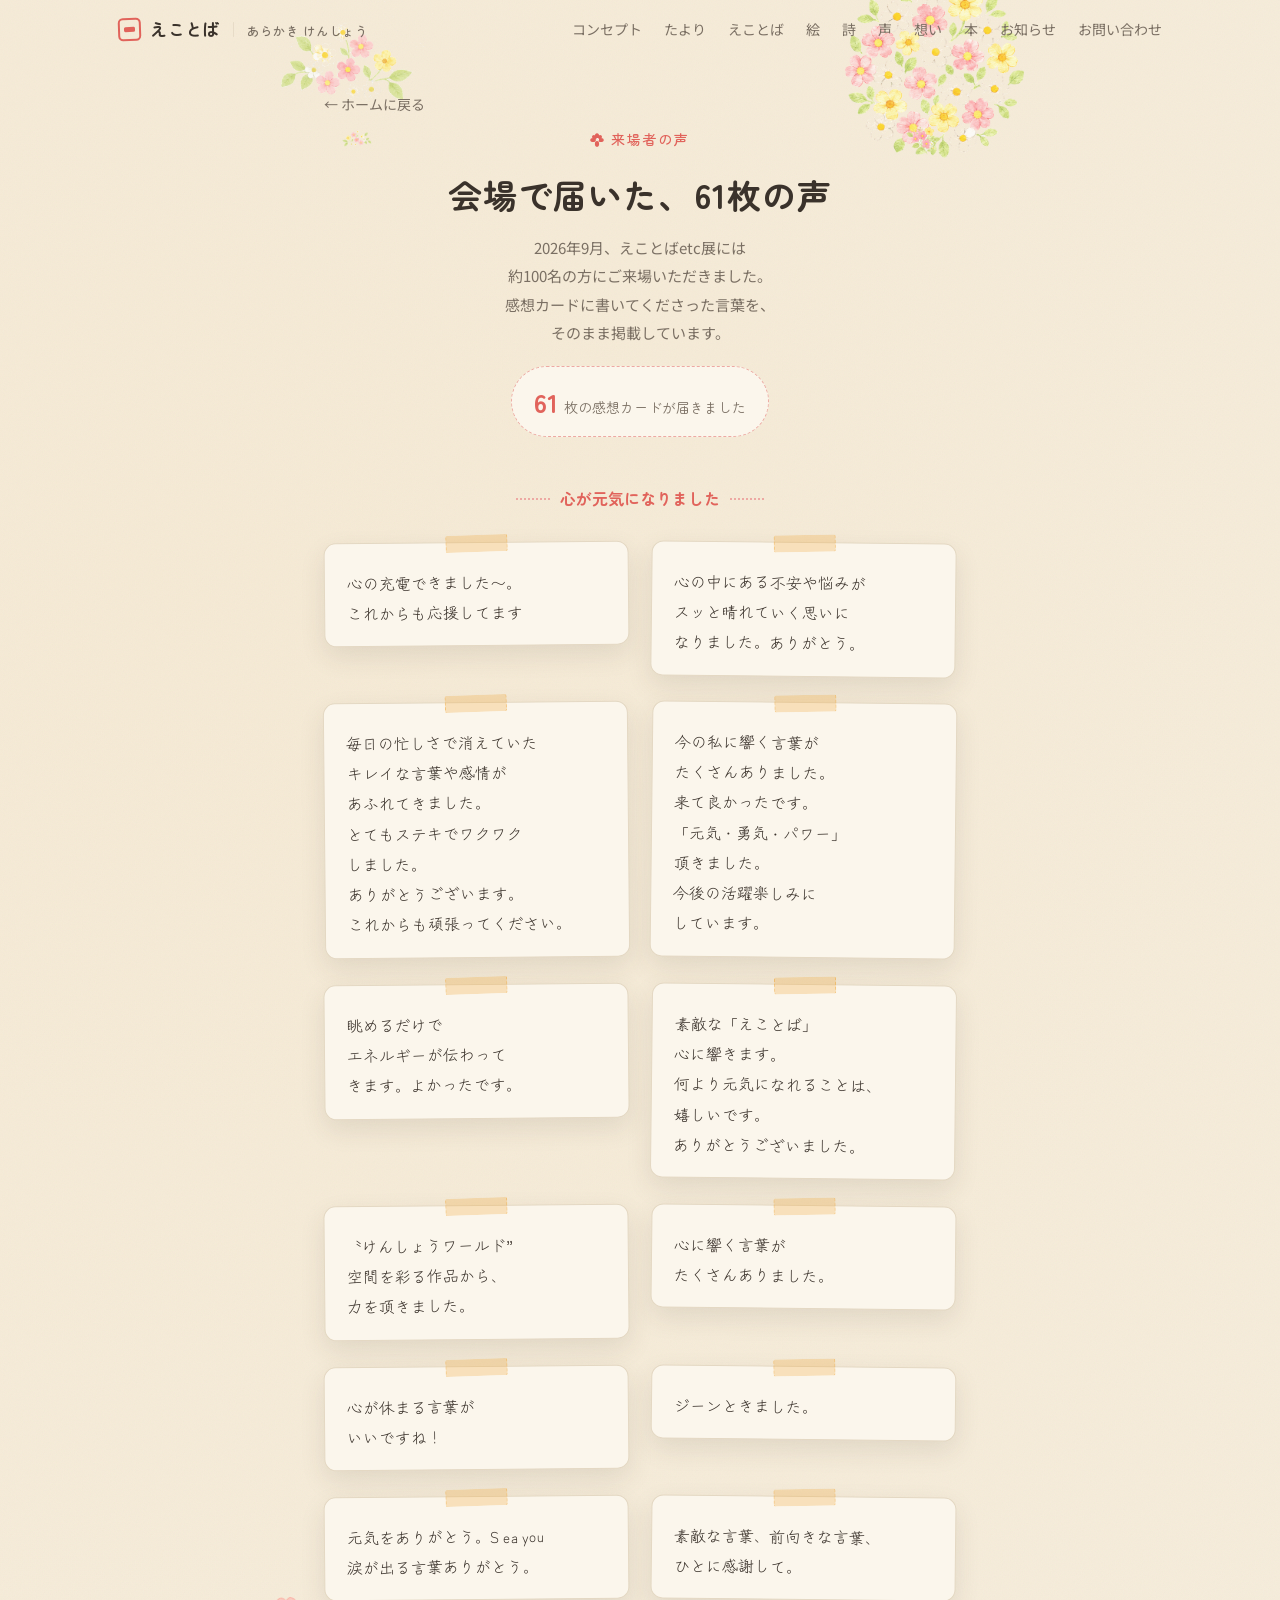
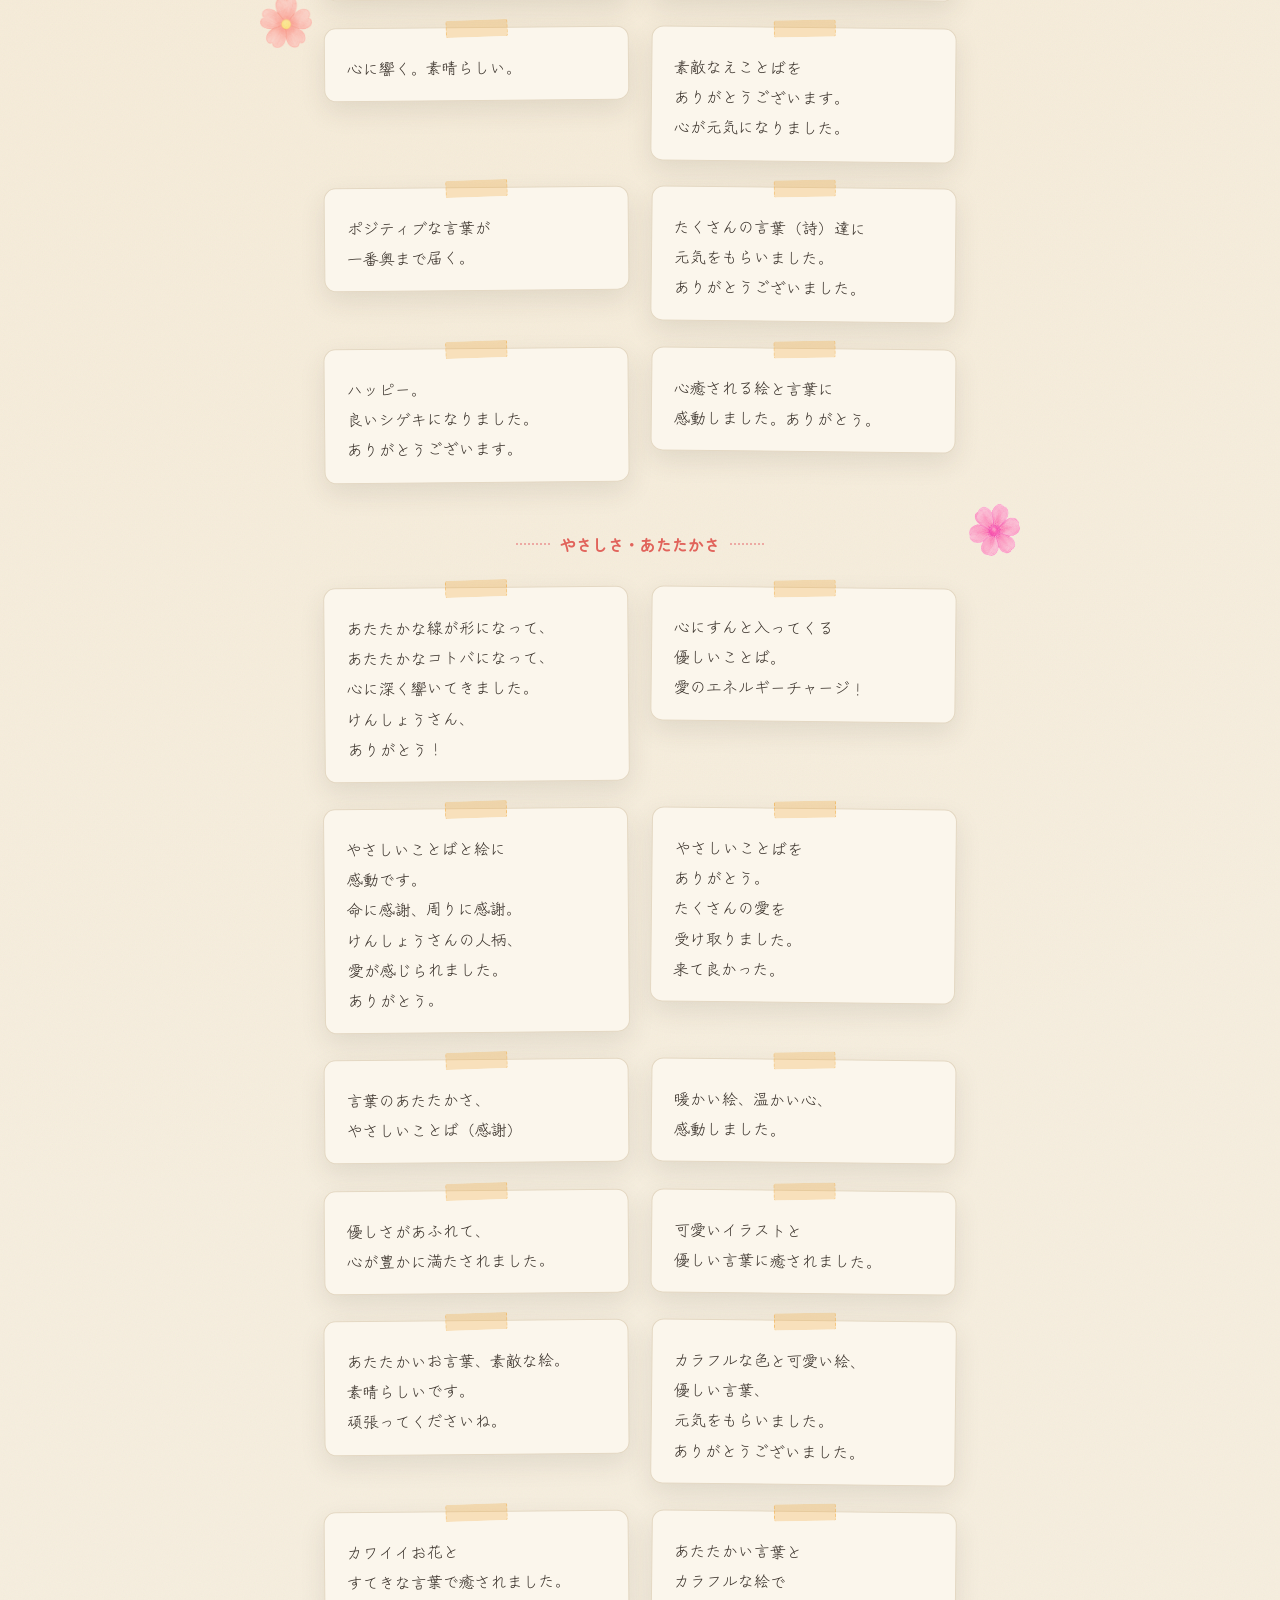
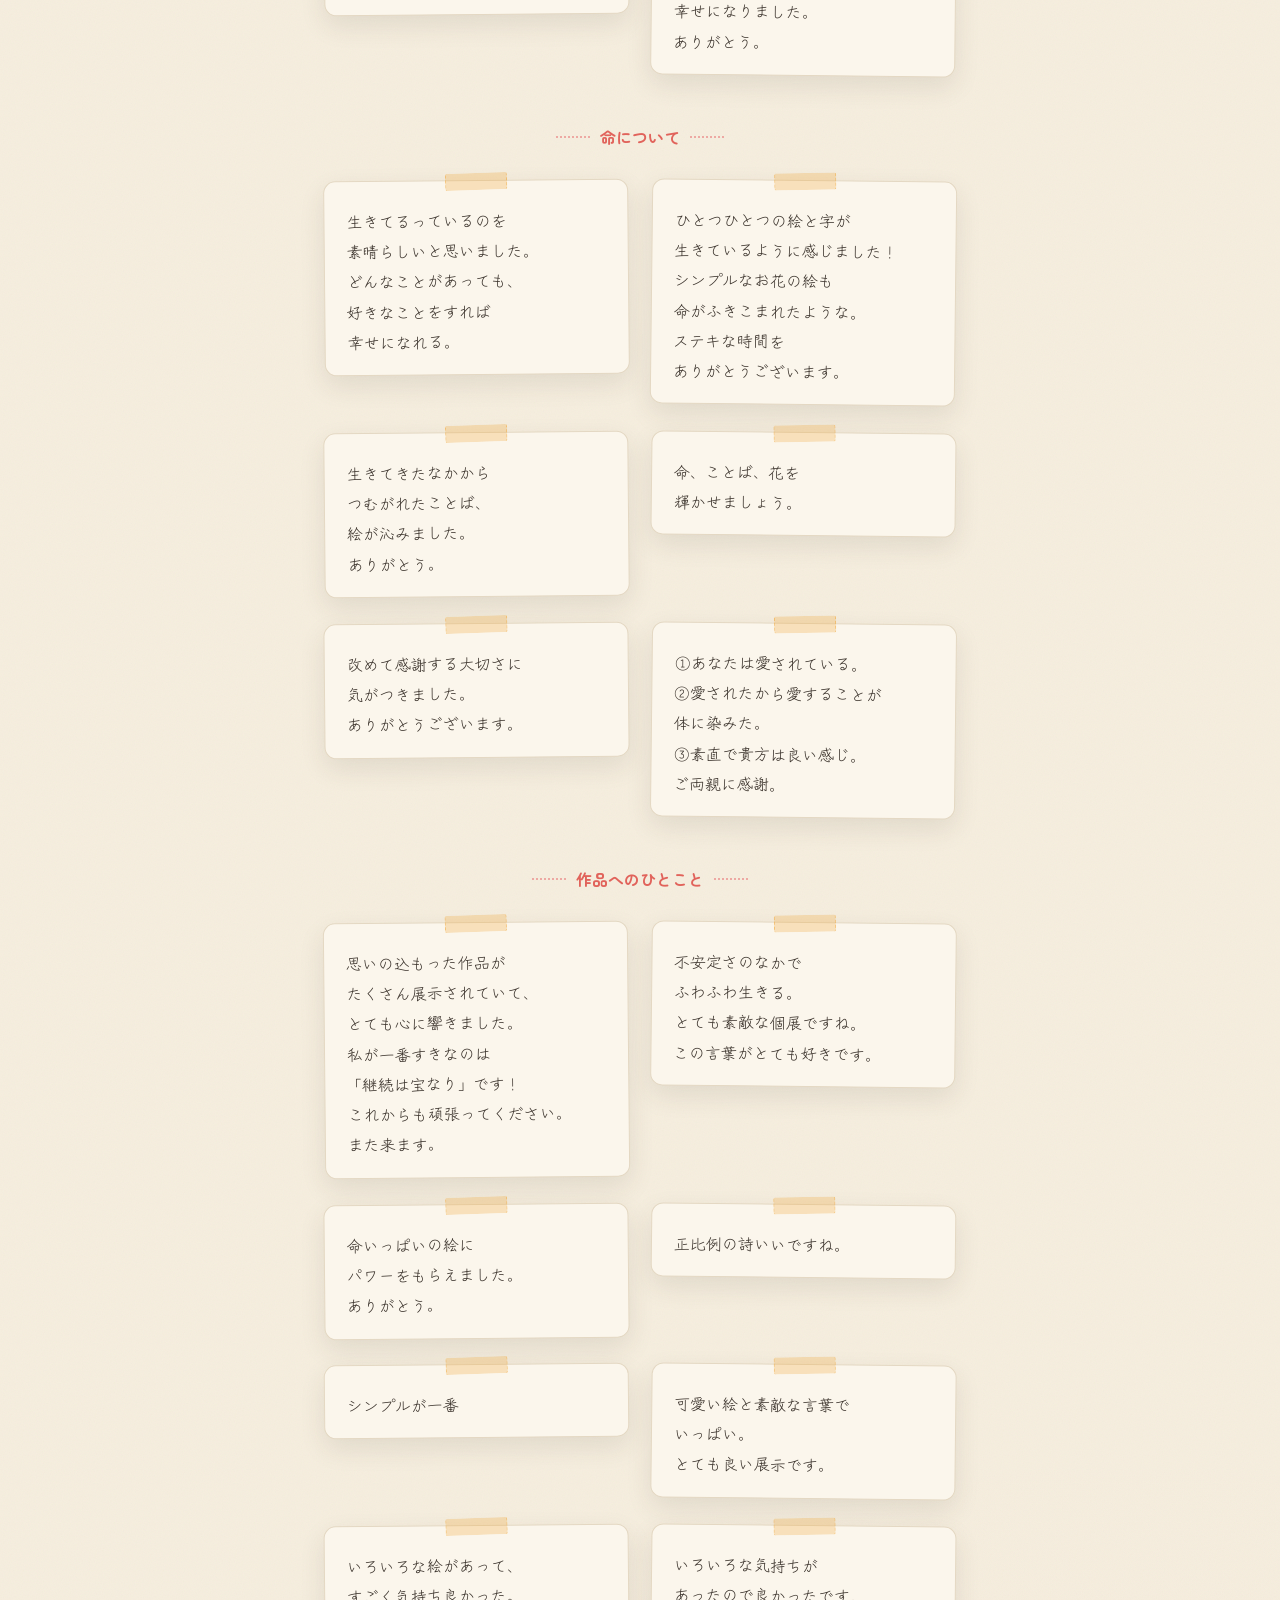
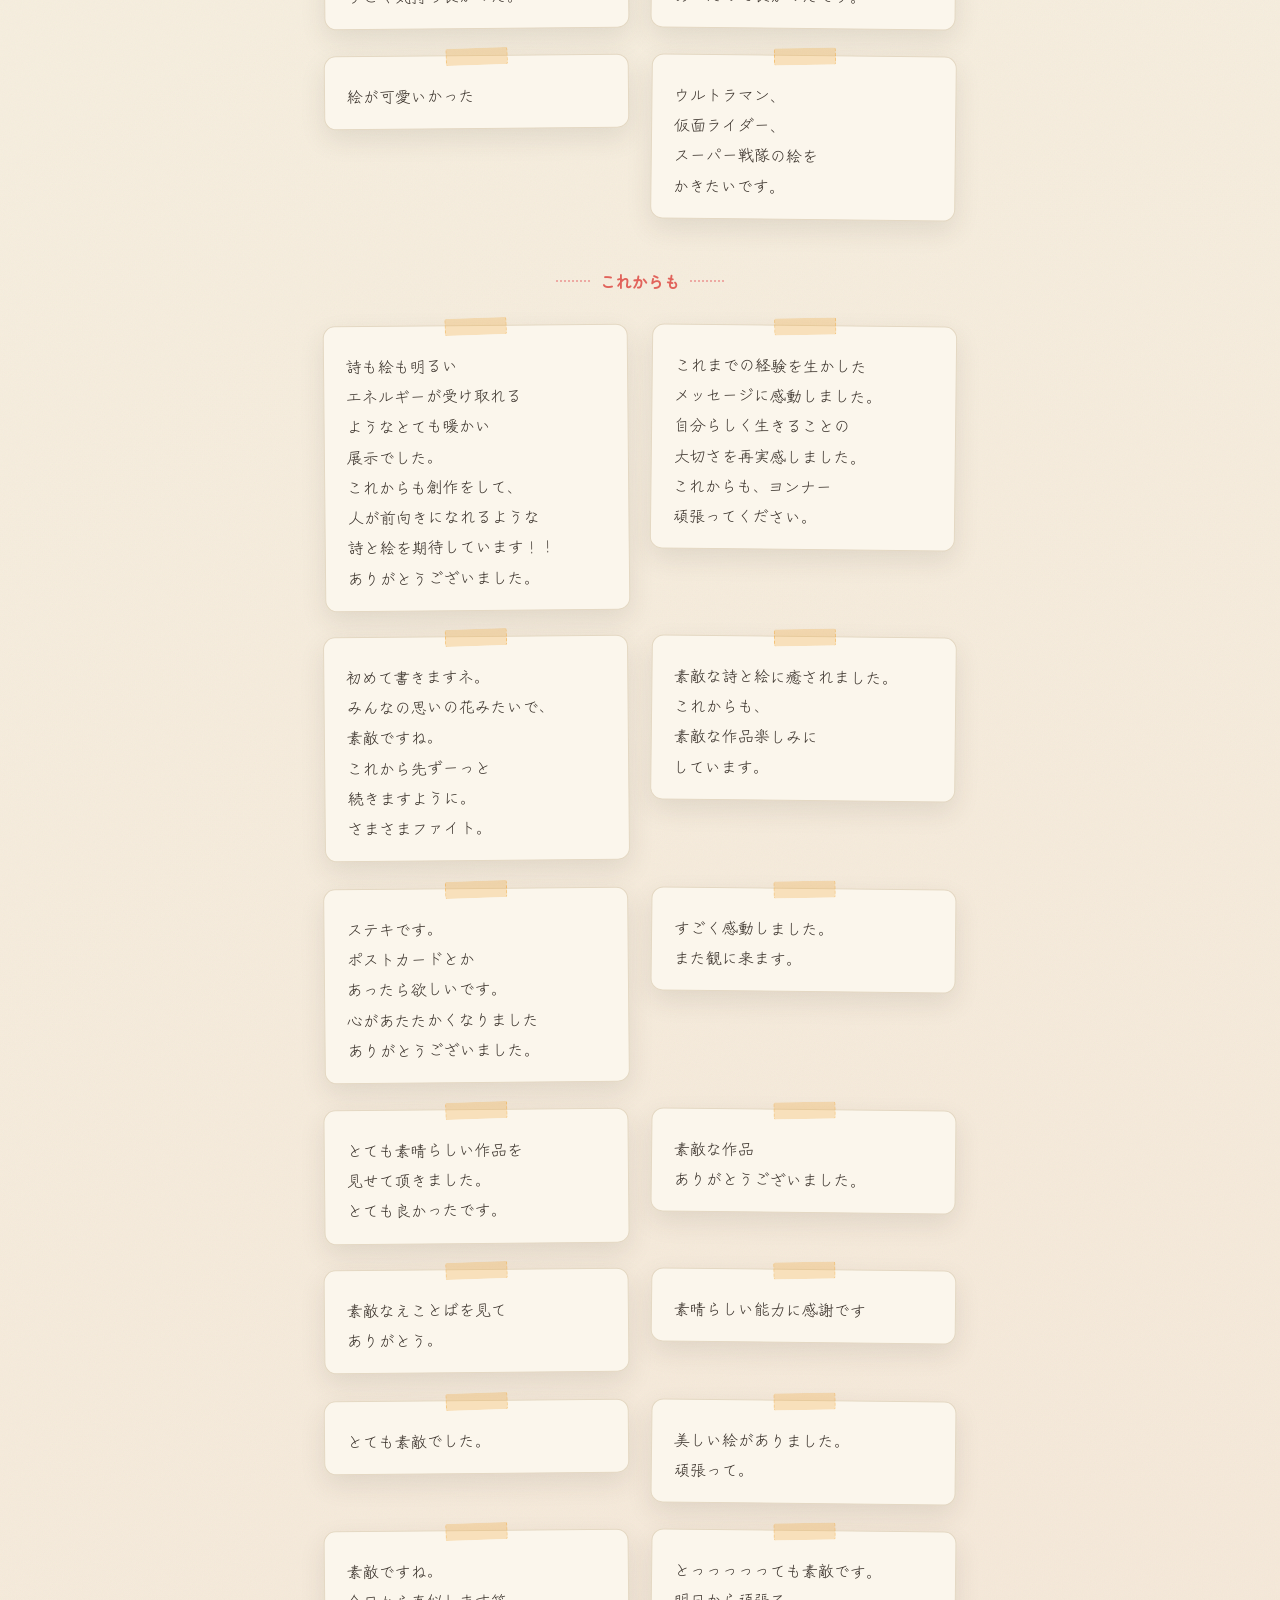
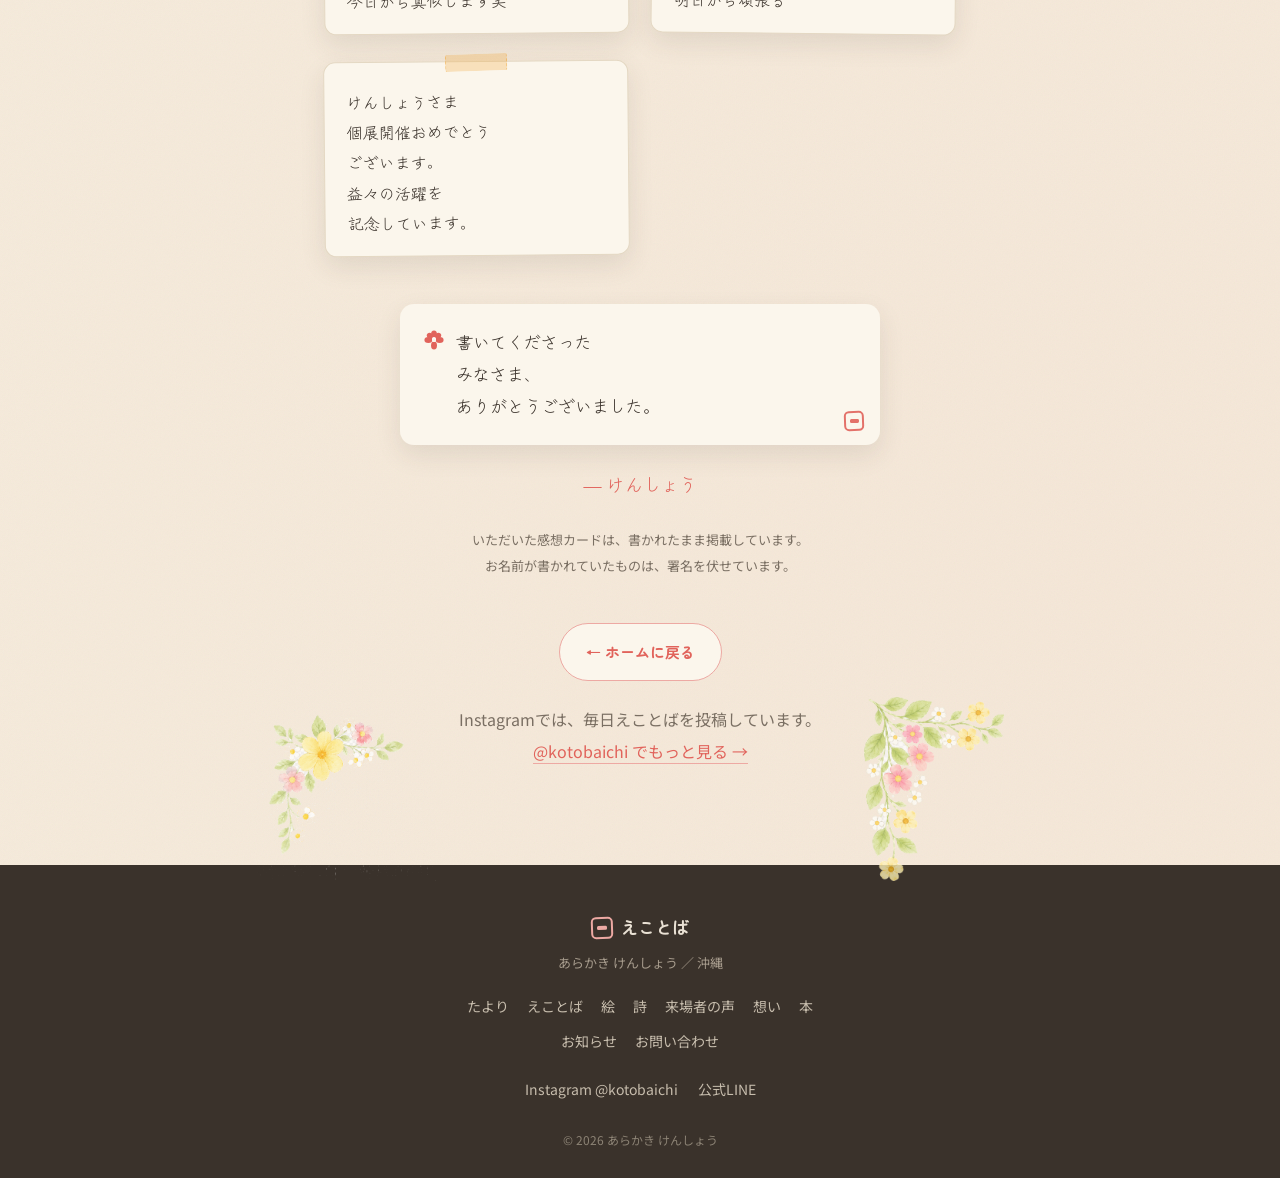
==== commit e23fa1d0: "えことばetc展の来場者数（約100名）を掲載 - 来場者の声ページ・トップの来場者の声・お知らせの展示カードに追記  Co-Authored-By: Claude Opus 5 <noreply@a" ====
--- a/koe.html
+++ b/koe.html
@@ -75,7 +75,7 @@
         <p class="eyebrow-label"><span class="flower flower-red" aria-hidden="true"></span>来場者の声</p>
       </div>
       <h1 class="section-title reveal"><span class="nb">会場で届いた、</span><span class="nb">61枚の声</span></h1>
-      <p class="section-lead reveal">2026年9月、えことばetc展。<br />ご来場のみなさまが感想カードに<br />書いてくださった言葉を、<br />そのまま掲載しています。</p>
+      <p class="section-lead reveal">2026年9月、えことばetc展には<br />約100名の方にご来場いただきました。<br />感想カードに書いてくださった言葉を、<br />そのまま掲載しています。</p>
 
       <p class="koe-count reveal"><strong>61</strong>枚の感想カードが届きました</p>
 
